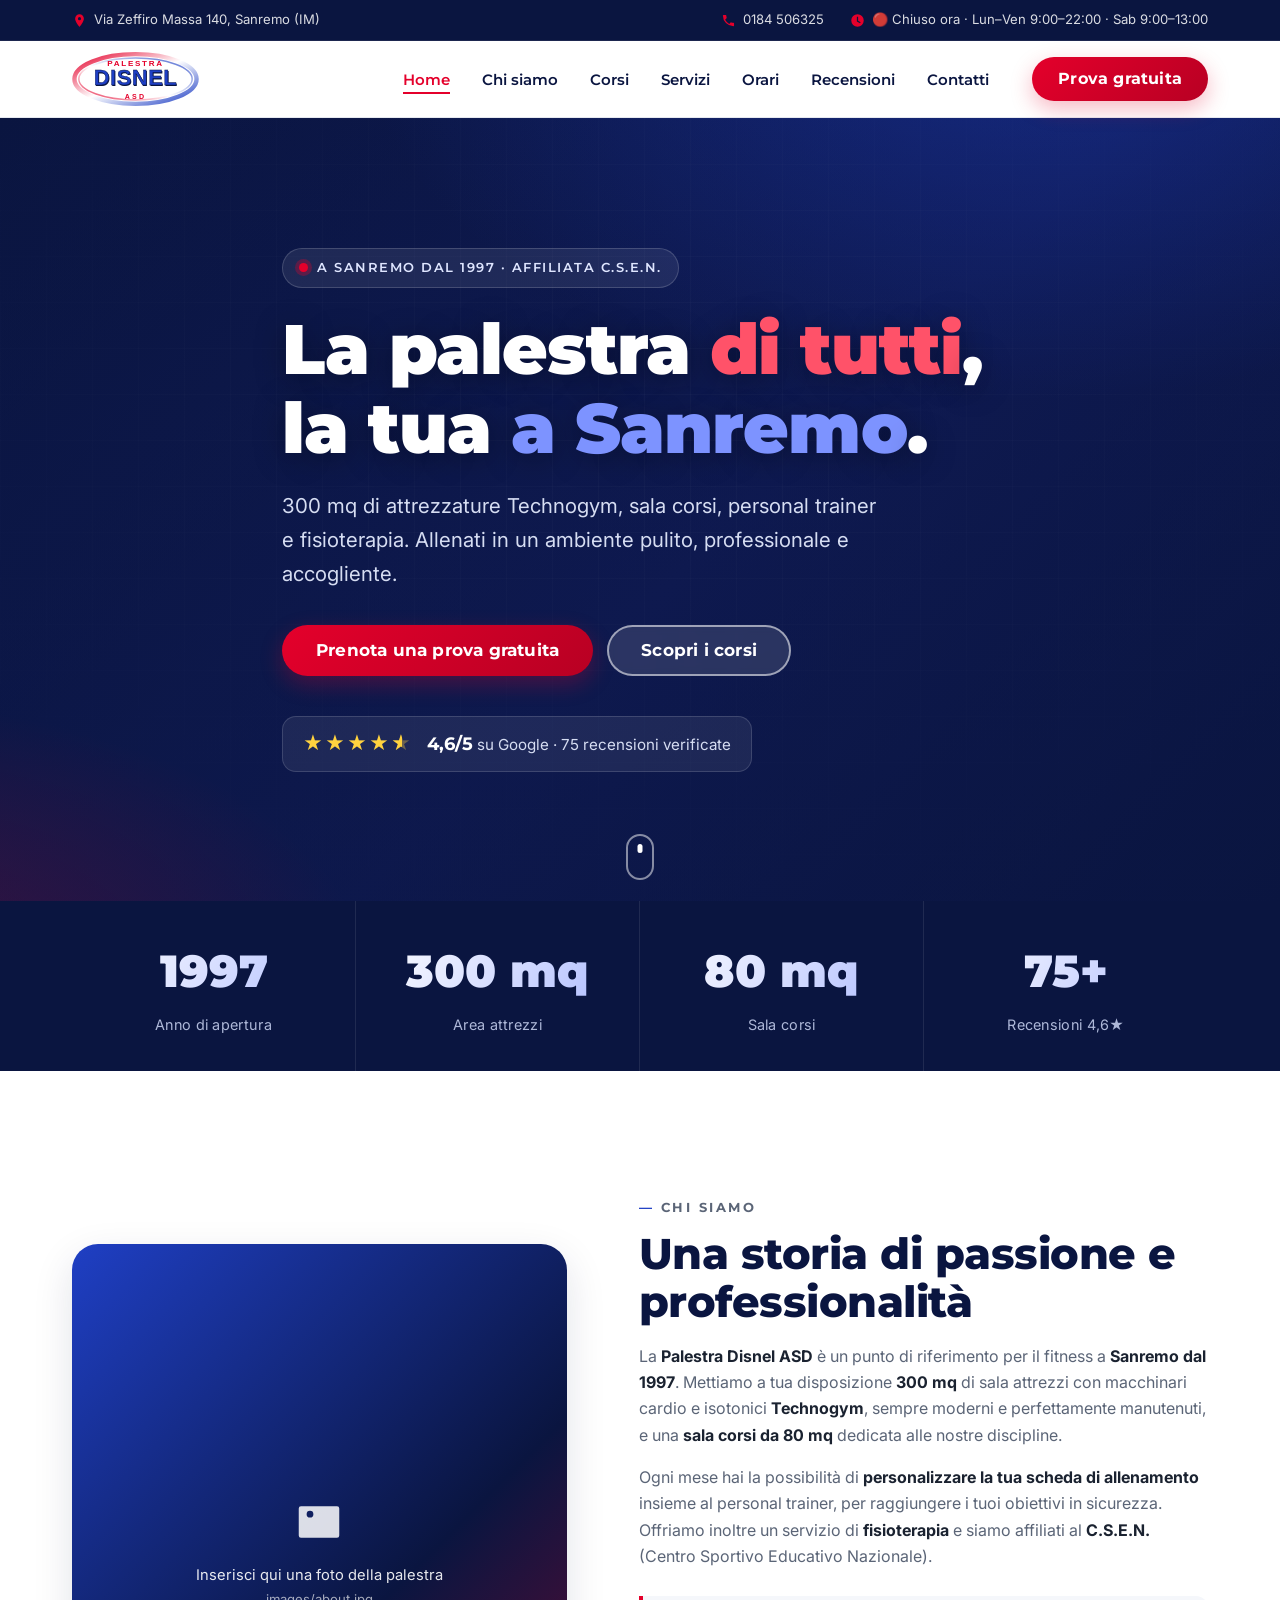
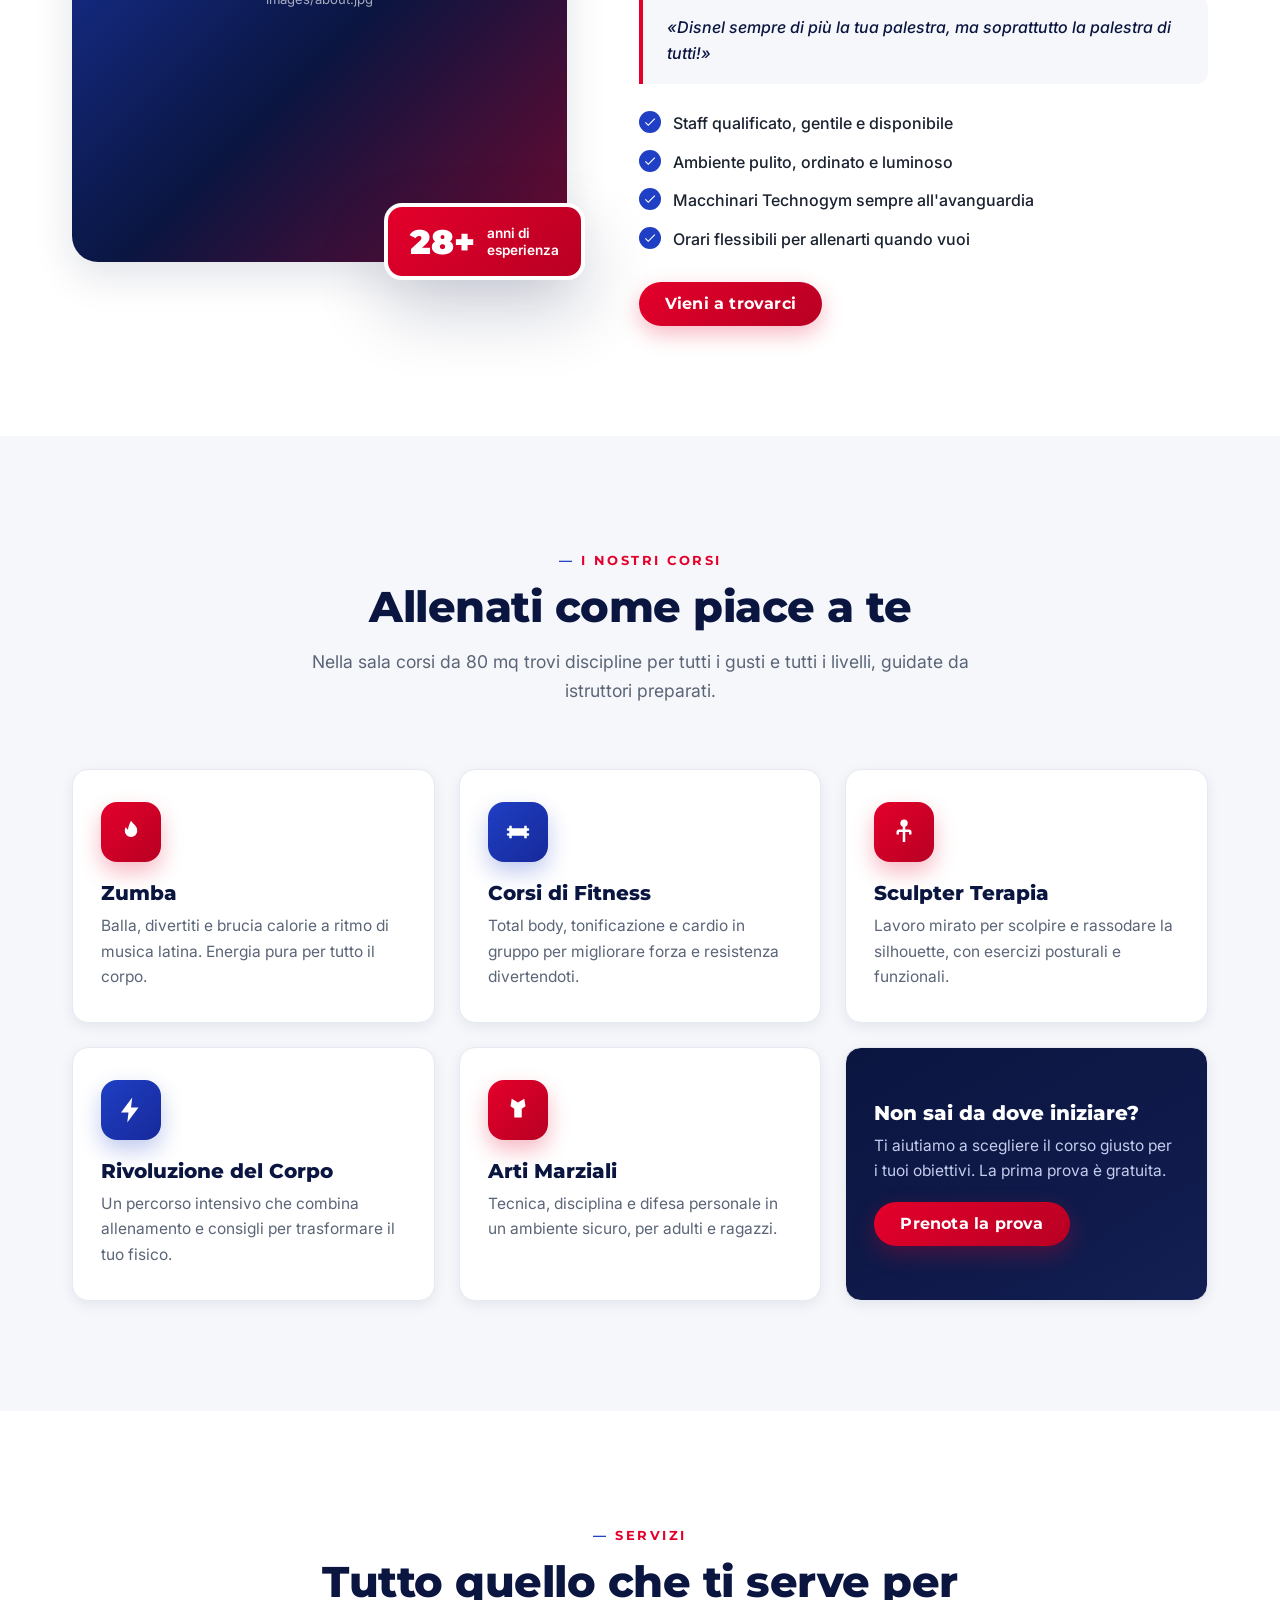
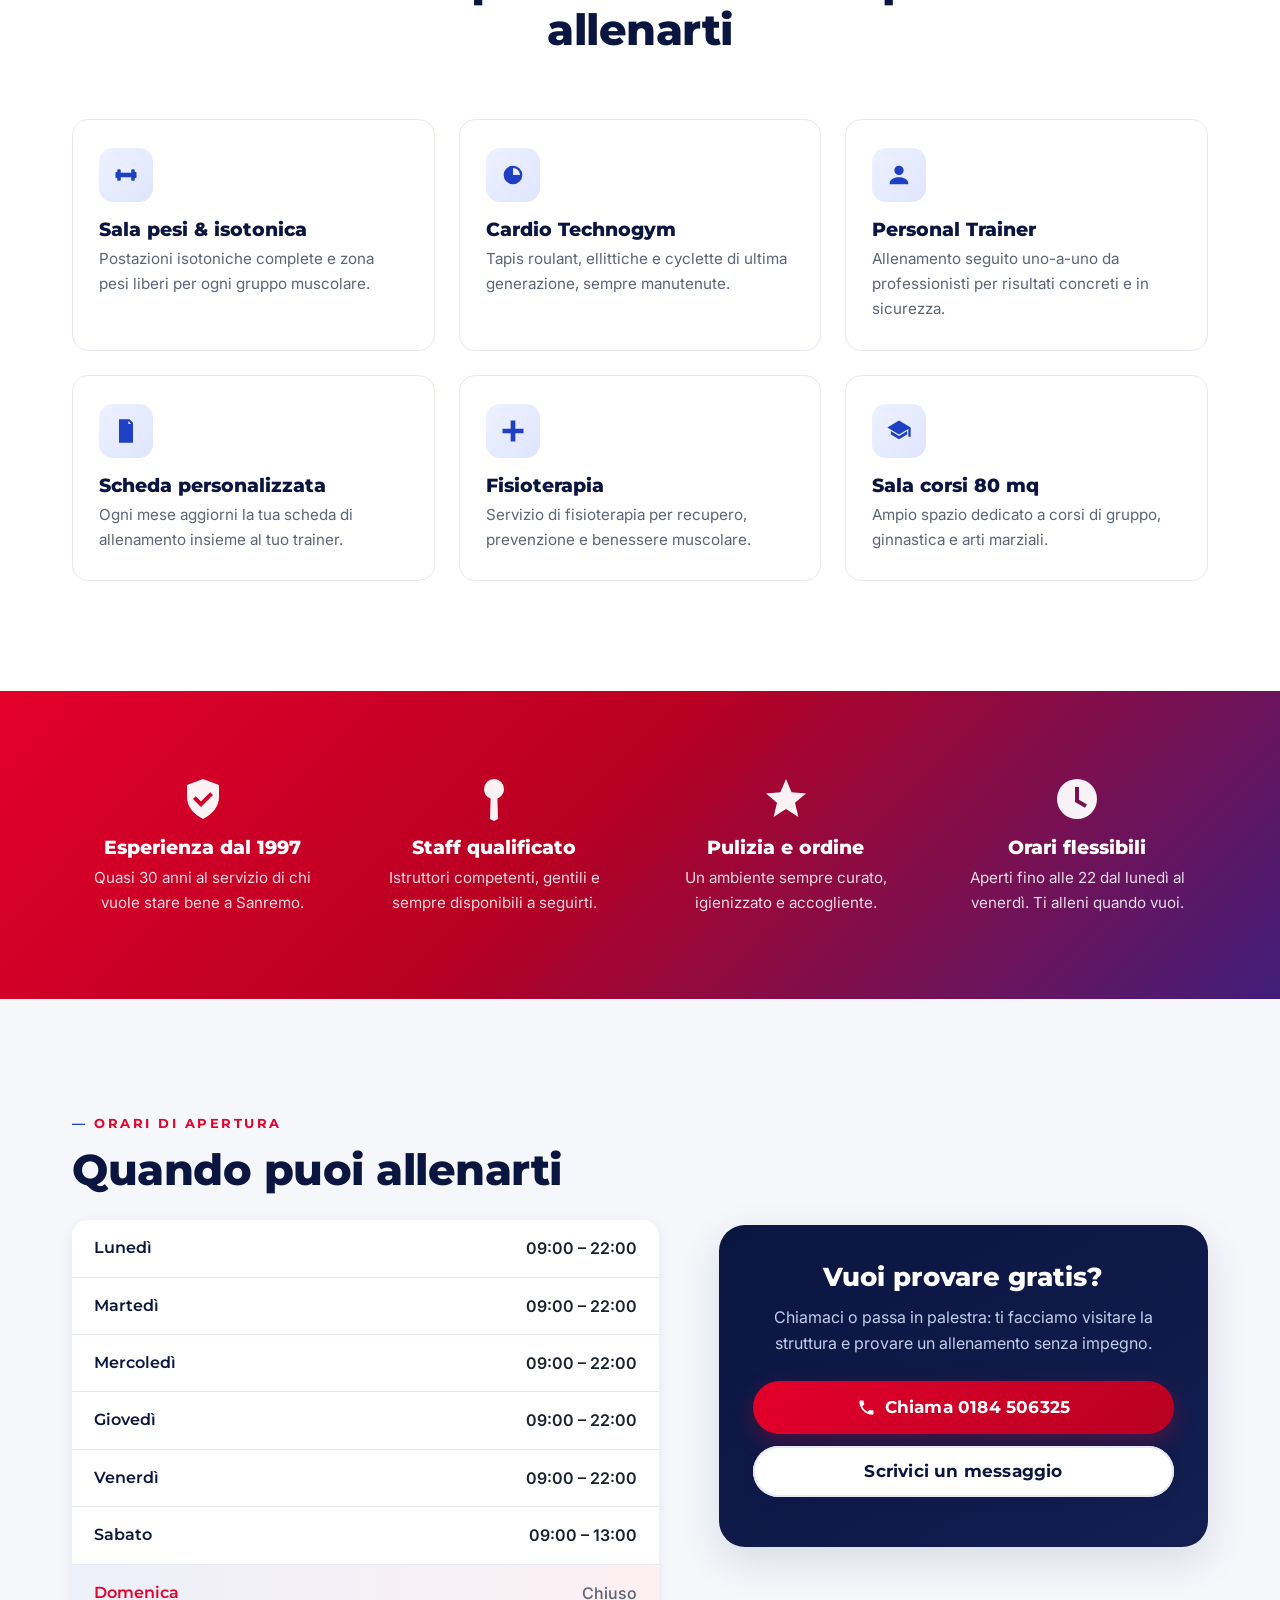
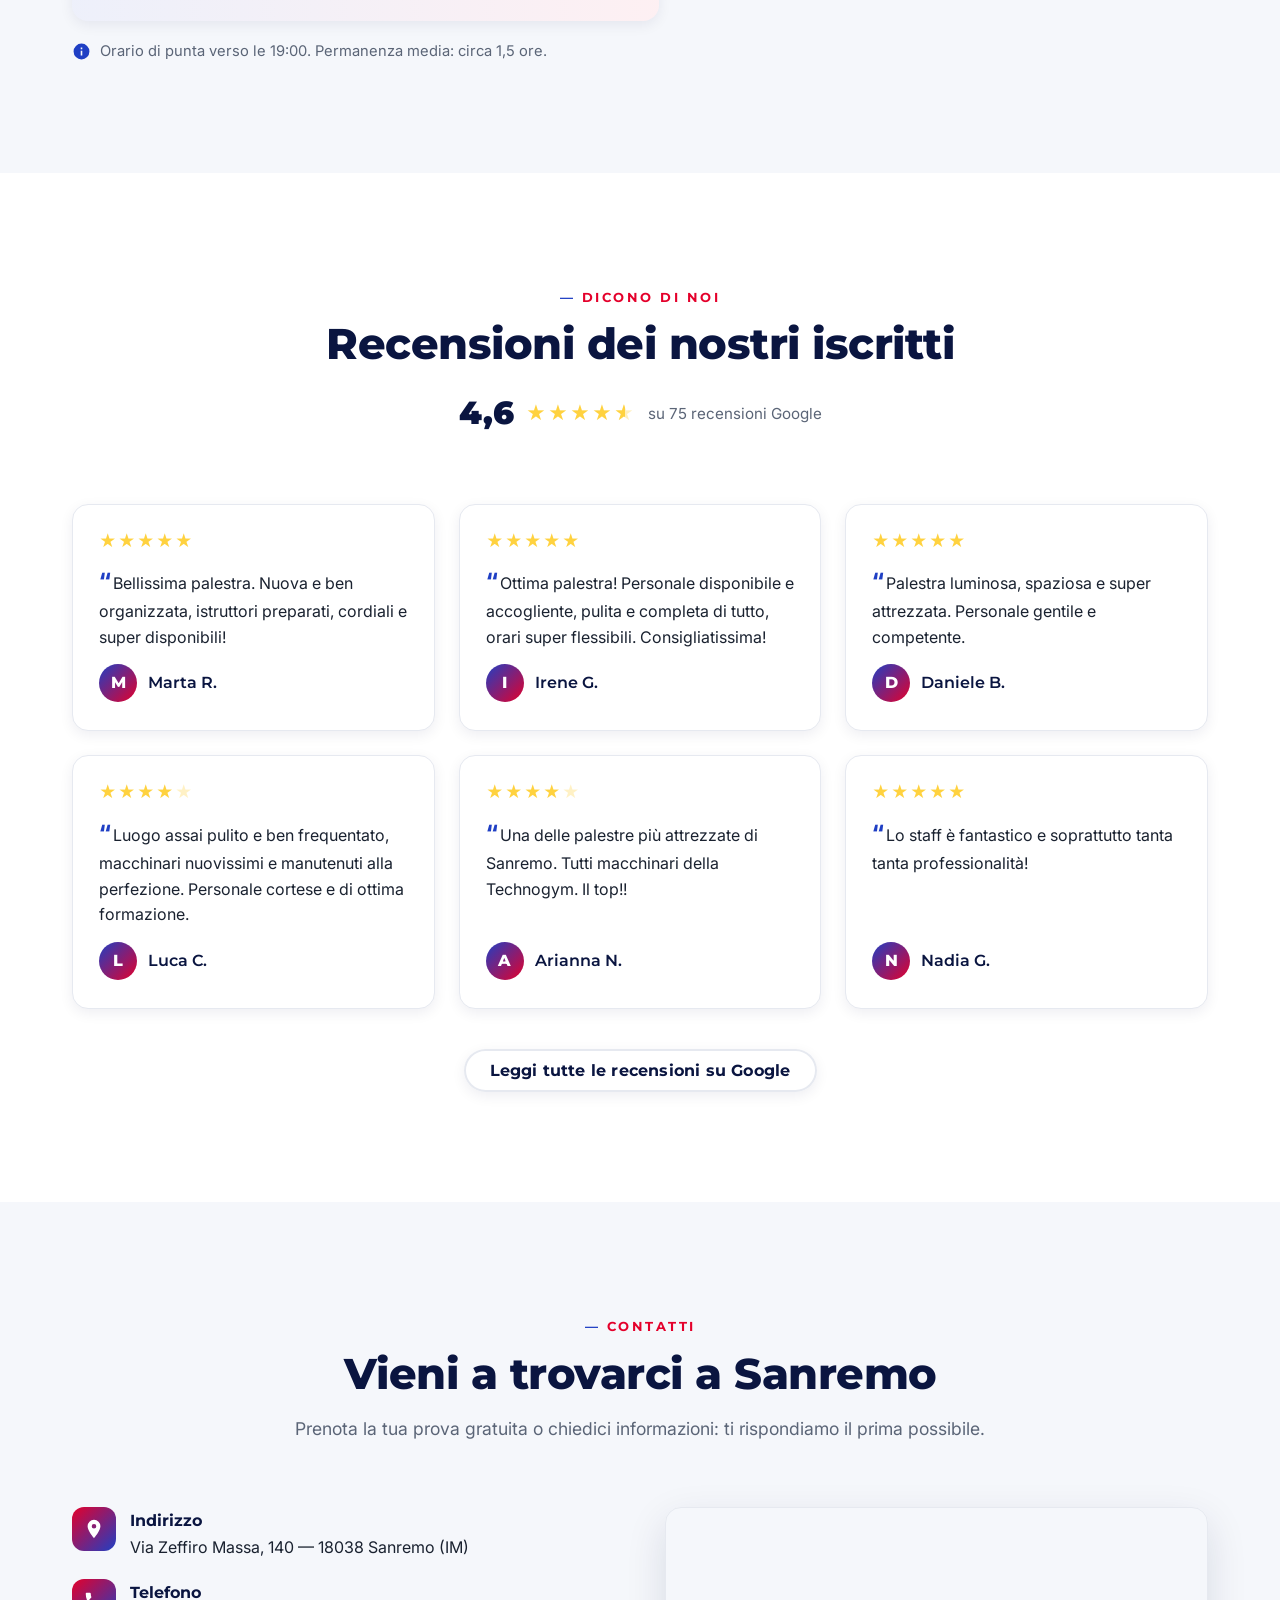
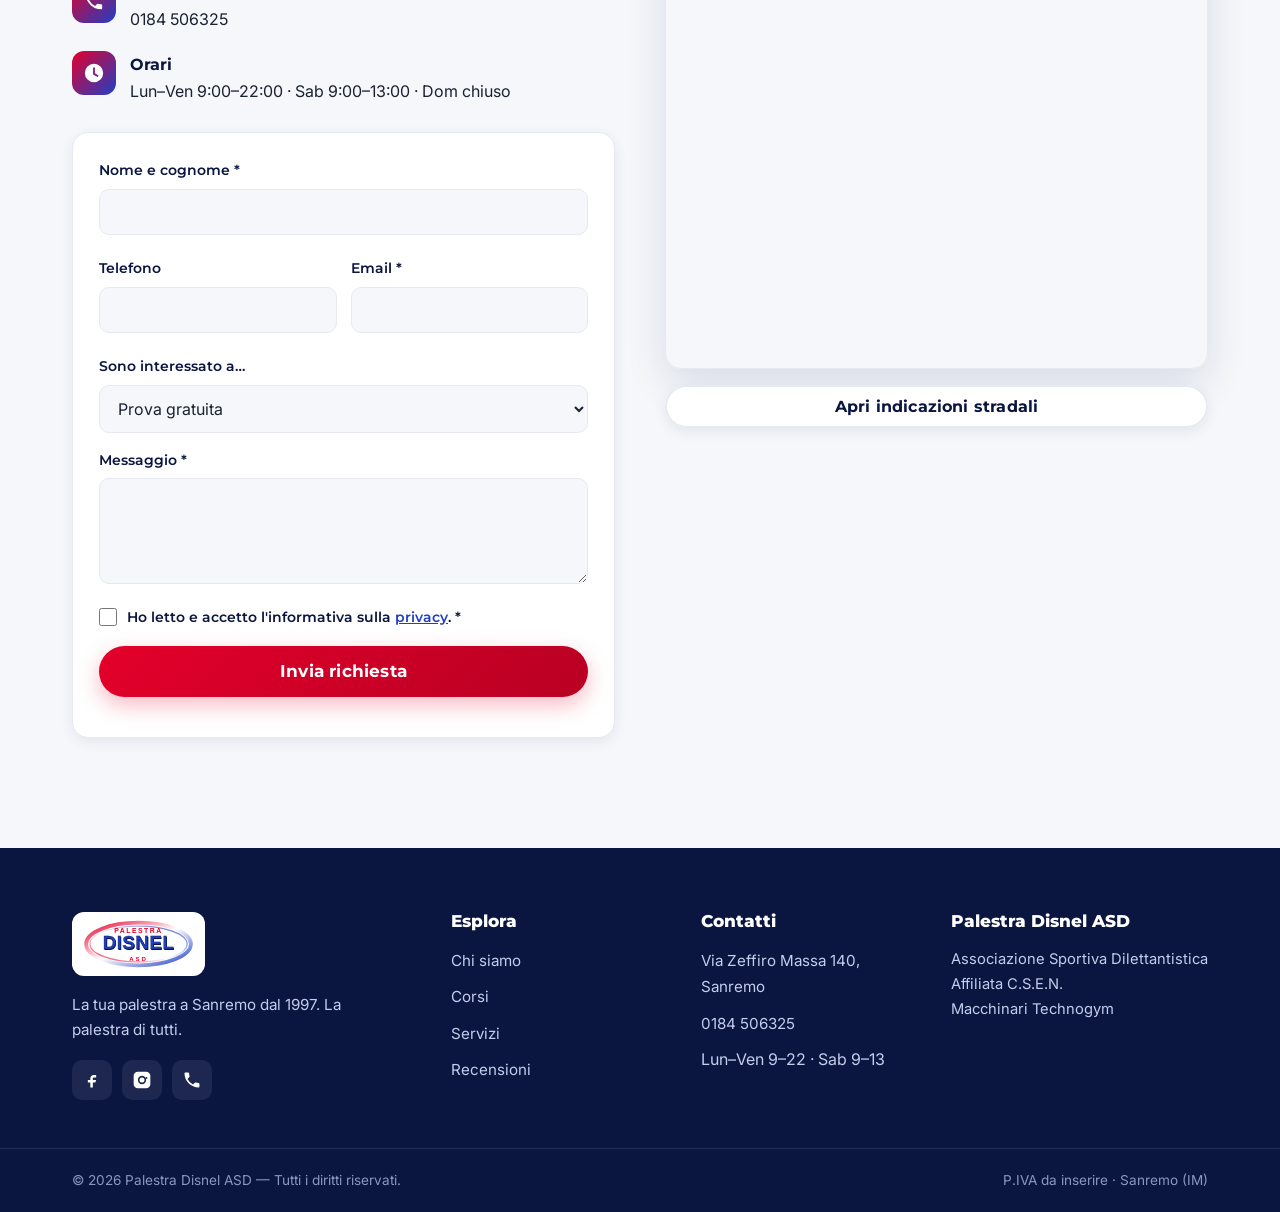
==== index.html @ f9b8618c "Sito web Palestra Disnel ASD: landing responsive completa - Single-page responsive (HTML/CSS/JS, nes" ====
<!DOCTYPE html>
<html lang="it" class="no-js">
<head>
  <meta charset="UTF-8" />
  <meta name="viewport" content="width=device-width, initial-scale=1.0" />
  <meta name="theme-color" content="#0a1540" />
  <script>document.documentElement.className = document.documentElement.className.replace("no-js", "js");</script>

  <title>Palestra Disnel ASD — Palestra a Sanremo dal 1997 | Technogym, Corsi, Personal Trainer</title>
  <meta name="description" content="Palestra Disnel ASD a Sanremo: 300 mq di attrezzature Technogym, sala corsi da 80 mq, personal trainer, fisioterapia e corsi (Zumba, Fitness, Arti Marziali). Aperti dal 1997. Vieni a provare!" />
  <meta name="keywords" content="palestra Sanremo, Palestra Disnel, Technogym Sanremo, personal trainer Sanremo, corsi fitness Sanremo, Zumba Sanremo, arti marziali Sanremo, fisioterapia Sanremo" />
  <meta name="author" content="Palestra Disnel ASD" />
  <link rel="canonical" href="https://www.palestradisnel.it/" />

  <!-- Open Graph / Social -->
  <meta property="og:type" content="website" />
  <meta property="og:locale" content="it_IT" />
  <meta property="og:site_name" content="Palestra Disnel ASD" />
  <meta property="og:title" content="Palestra Disnel ASD — La tua palestra a Sanremo dal 1997" />
  <meta property="og:description" content="300 mq di attrezzature Technogym, sala corsi, personal trainer e fisioterapia. La palestra di tutti, a Sanremo." />
  <meta property="og:image" content="images/logo.svg" />
  <meta name="twitter:card" content="summary_large_image" />

  <link rel="icon" type="image/svg+xml" href="favicon.svg" />
  <link rel="apple-touch-icon" href="favicon.svg" />

  <!-- Fonts -->
  <link rel="preconnect" href="https://fonts.googleapis.com" />
  <link rel="preconnect" href="https://fonts.gstatic.com" crossorigin />
  <link href="https://fonts.googleapis.com/css2?family=Inter:wght@400;500;600;700&family=Montserrat:wght@600;700;800;900&display=swap" rel="stylesheet" />

  <link rel="stylesheet" href="css/style.css" />

  <!-- Dati strutturati per Google (ricerca locale / Maps) -->
  <script type="application/ld+json">
  {
    "@context": "https://schema.org",
    "@type": "HealthClub",
    "name": "Palestra Disnel ASD",
    "image": "https://www.palestradisnel.it/images/logo.svg",
    "description": "Palestra a Sanremo dal 1997: 300 mq di attrezzature Technogym, sala corsi da 80 mq, personal trainer, fisioterapia e corsi di fitness.",
    "@id": "https://www.palestradisnel.it/",
    "url": "https://www.palestradisnel.it/",
    "telephone": "+390184506325",
    "foundingDate": "1997",
    "priceRange": "€€",
    "currenciesAccepted": "EUR",
    "address": {
      "@type": "PostalAddress",
      "streetAddress": "Via Zeffiro Massa, 140",
      "addressLocality": "Sanremo",
      "postalCode": "18038",
      "addressRegion": "IM",
      "addressCountry": "IT"
    },
    "geo": {
      "@type": "GeoCoordinates",
      "latitude": "43.8159",
      "longitude": "7.7760"
    },
    "openingHoursSpecification": [
      {
        "@type": "OpeningHoursSpecification",
        "dayOfWeek": ["Monday", "Tuesday", "Wednesday", "Thursday", "Friday"],
        "opens": "09:00",
        "closes": "22:00"
      },
      {
        "@type": "OpeningHoursSpecification",
        "dayOfWeek": "Saturday",
        "opens": "09:00",
        "closes": "13:00"
      }
    ],
    "aggregateRating": {
      "@type": "AggregateRating",
      "ratingValue": "4.6",
      "reviewCount": "75",
      "bestRating": "5"
    }
  }
  </script>
</head>

<body>
  <a class="skip-link" href="#main">Salta al contenuto</a>

  <!-- ===== TOP BAR ===== -->
  <div class="topbar">
    <div class="container topbar__inner">
      <a class="topbar__item" href="https://maps.google.com/?q=Via+Zeffiro+Massa+140+Sanremo" target="_blank" rel="noopener">
        <svg class="ico" viewBox="0 0 24 24" aria-hidden="true"><path d="M12 2a7 7 0 0 0-7 7c0 5 7 13 7 13s7-8 7-13a7 7 0 0 0-7-7Zm0 9.5A2.5 2.5 0 1 1 12 6.5a2.5 2.5 0 0 1 0 5Z"/></svg>
        Via Zeffiro Massa 140, Sanremo (IM)
      </a>
      <a class="topbar__item" href="tel:+390184506325">
        <svg class="ico" viewBox="0 0 24 24" aria-hidden="true"><path d="M6.6 10.8a15.4 15.4 0 0 0 6.6 6.6l2.2-2.2c.3-.3.7-.4 1-.2 1.1.4 2.3.6 3.5.6.6 0 1 .5 1 1V20c0 .6-.4 1-1 1A17 17 0 0 1 3 4c0-.6.5-1 1-1h3.5c.6 0 1 .4 1 1 0 1.2.2 2.4.6 3.5.1.4 0 .8-.3 1l-2.2 2.3Z"/></svg>
        0184 506325
      </a>
      <span class="topbar__item topbar__hours">
        <svg class="ico" viewBox="0 0 24 24" aria-hidden="true"><path d="M12 2a10 10 0 1 0 0 20 10 10 0 0 0 0-20Zm1 10.4 4 2.3-1 1.7-5-2.9V6h2v6.4Z"/></svg>
        <span id="open-status">Lun–Ven 9:00–22:00 · Sab 9:00–13:00</span>
      </span>
    </div>
  </div>

  <!-- ===== HEADER ===== -->
  <header class="header" id="header">
    <div class="container header__inner">
      <a class="brand" href="#hero" aria-label="Palestra Disnel ASD — Home">
        <img src="images/logo.svg" alt="Logo Palestra Disnel ASD" class="brand__logo" width="170" height="75" />
      </a>

      <nav class="nav" id="nav" aria-label="Navigazione principale">
        <ul class="nav__list">
          <li><a class="nav__link" href="#hero">Home</a></li>
          <li><a class="nav__link" href="#about">Chi siamo</a></li>
          <li><a class="nav__link" href="#corsi">Corsi</a></li>
          <li><a class="nav__link" href="#servizi">Servizi</a></li>
          <li><a class="nav__link" href="#orari">Orari</a></li>
          <li><a class="nav__link" href="#recensioni">Recensioni</a></li>
          <li><a class="nav__link" href="#contatti">Contatti</a></li>
        </ul>
        <a class="btn btn--primary nav__cta" href="#contatti">Prova gratuita</a>
      </nav>

      <button class="nav-toggle" id="nav-toggle" aria-label="Apri il menu" aria-expanded="false" aria-controls="nav">
        <span></span><span></span><span></span>
      </button>
    </div>
  </header>

  <main id="main">

    <!-- ===== HERO ===== -->
    <section class="hero" id="hero">
      <div class="hero__bg" aria-hidden="true"></div>
      <div class="hero__overlay" aria-hidden="true"></div>
      <div class="container hero__content">
        <p class="hero__eyebrow">
          <span class="dot"></span> A Sanremo dal 1997 · Affiliata C.S.E.N.
        </p>
        <h1 class="hero__title">
          La palestra <span class="text-red">di tutti</span>,<br />
          la tua <span class="text-blue">a Sanremo</span>.
        </h1>
        <p class="hero__subtitle">
          300 mq di attrezzature Technogym, sala corsi, personal trainer e fisioterapia.
          Allenati in un ambiente pulito, professionale e accogliente.
        </p>
        <div class="hero__actions">
          <a class="btn btn--primary btn--lg" href="#contatti">Prenota una prova gratuita</a>
          <a class="btn btn--ghost btn--lg" href="#corsi">Scopri i corsi</a>
        </div>

        <div class="hero__rating" aria-label="Valutazione media 4,6 su 5 su Google">
          <div class="stars" aria-hidden="true">★★★★<span class="stars__half">★</span></div>
          <div class="hero__rating-text">
            <strong>4,6/5</strong> su Google · <span>75 recensioni verificate</span>
          </div>
        </div>
      </div>
      <a class="hero__scroll" href="#stats" aria-label="Scorri verso il basso">
        <span></span>
      </a>
    </section>

    <!-- ===== STATS BAR ===== -->
    <section class="stats" id="stats" aria-label="Numeri della palestra">
      <div class="container stats__grid">
        <div class="stat reveal">
          <div class="stat__num"><span data-count="1997" data-suffix="">1997</span></div>
          <div class="stat__label">Anno di apertura</div>
        </div>
        <div class="stat reveal">
          <div class="stat__num"><span data-count="300" data-suffix=" mq">0</span></div>
          <div class="stat__label">Area attrezzi</div>
        </div>
        <div class="stat reveal">
          <div class="stat__num"><span data-count="80" data-suffix=" mq">0</span></div>
          <div class="stat__label">Sala corsi</div>
        </div>
        <div class="stat reveal">
          <div class="stat__num"><span data-count="75" data-suffix="+">0</span></div>
          <div class="stat__label">Recensioni 4,6★</div>
        </div>
      </div>
    </section>

    <!-- ===== ABOUT ===== -->
    <section class="section about" id="about">
      <div class="container about__grid">
        <div class="about__media reveal">
          <div class="media media--tall">
            <img src="images/about.jpg" alt="Interno della Palestra Disnel a Sanremo" loading="lazy" onerror="this.style.display='none'" />
            <div class="media__placeholder">
              <svg viewBox="0 0 24 24" aria-hidden="true"><path d="M4 5h16a1 1 0 0 1 1 1v12a1 1 0 0 1-1 1H4a1 1 0 0 1-1-1V6a1 1 0 0 1 1-1Zm1 11 4-5 3 4 2-2 4 5H5Zm3-6a1.5 1.5 0 1 0 0-3 1.5 1.5 0 0 0 0 3Z"/></svg>
              <span>Inserisci qui una foto della palestra<br /><em>images/about.jpg</em></span>
            </div>
          </div>
          <div class="about__badge">
            <span class="about__badge-num">28+</span>
            <span class="about__badge-text">anni di<br />esperienza</span>
          </div>
        </div>

        <div class="about__text reveal">
          <p class="eyebrow">Chi siamo</p>
          <h2 class="section__title">Una storia di passione e professionalità</h2>
          <p>
            La <strong>Palestra Disnel ASD</strong> è un punto di riferimento per il fitness a
            <strong>Sanremo dal 1997</strong>. Mettiamo a tua disposizione <strong>300 mq</strong>
            di sala attrezzi con macchinari cardio e isotonici <strong>Technogym</strong>, sempre
            moderni e perfettamente manutenuti, e una <strong>sala corsi da 80 mq</strong> dedicata
            alle nostre discipline.
          </p>
          <p>
            Ogni mese hai la possibilità di <strong>personalizzare la tua scheda di allenamento</strong>
            insieme al personal trainer, per raggiungere i tuoi obiettivi in sicurezza. Offriamo
            inoltre un servizio di <strong>fisioterapia</strong> e siamo affiliati al
            <strong>C.S.E.N.</strong> (Centro Sportivo Educativo Nazionale).
          </p>

          <blockquote class="quote">
            «Disnel sempre di più la tua palestra, ma soprattutto la palestra di tutti!»
          </blockquote>

          <ul class="checklist">
            <li>Staff qualificato, gentile e disponibile</li>
            <li>Ambiente pulito, ordinato e luminoso</li>
            <li>Macchinari Technogym sempre all'avanguardia</li>
            <li>Orari flessibili per allenarti quando vuoi</li>
          </ul>

          <a class="btn btn--primary" href="#contatti">Vieni a trovarci</a>
        </div>
      </div>
    </section>

    <!-- ===== CORSI ===== -->
    <section class="section section--alt corsi" id="corsi">
      <div class="container">
        <div class="section__head reveal">
          <p class="eyebrow">I nostri corsi</p>
          <h2 class="section__title">Allenati come piace a te</h2>
          <p class="section__lead">
            Nella sala corsi da 80 mq trovi discipline per tutti i gusti e tutti i livelli,
            guidate da istruttori preparati.
          </p>
        </div>

        <div class="cards corsi__grid">
          <article class="card reveal">
            <div class="card__icon card__icon--red">
              <svg viewBox="0 0 24 24" aria-hidden="true"><path d="M12 3c2 3 5 4 5 8a5 5 0 0 1-10 0c0-1.2.4-2.2 1-3 .2 1 .8 1.7 1.6 2C9.8 7.8 10.7 5.4 12 3Z"/></svg>
            </div>
            <h3 class="card__title">Zumba</h3>
            <p>Balla, divertiti e brucia calorie a ritmo di musica latina. Energia pura per tutto il corpo.</p>
          </article>

          <article class="card reveal">
            <div class="card__icon card__icon--blue">
              <svg viewBox="0 0 24 24" aria-hidden="true"><path d="M20 9h-1V7h-2v2H7V7H5v2H4a1 1 0 0 0 0 2h1v2H4a1 1 0 0 0 0 2h1v2h2v-2h10v2h2v-2h1a1 1 0 0 0 0-2h-1v-2h1a1 1 0 0 0 0-2Z"/></svg>
            </div>
            <h3 class="card__title">Corsi di Fitness</h3>
            <p>Total body, tonificazione e cardio in gruppo per migliorare forza e resistenza divertendoti.</p>
          </article>

          <article class="card reveal">
            <div class="card__icon card__icon--red">
              <svg viewBox="0 0 24 24" aria-hidden="true"><path d="M12 2a3 3 0 0 1 3 3c0 1.3-.8 2.4-2 2.8V10h3a2 2 0 0 1 2 2v2h-2v-2h-3v8h-2v-8H8v2H6v-2a2 2 0 0 1 2-2h3V7.8A3 3 0 0 1 12 2Z"/></svg>
            </div>
            <h3 class="card__title">Sculpter Terapia</h3>
            <p>Lavoro mirato per scolpire e rassodare la silhouette, con esercizi posturali e funzionali.</p>
          </article>

          <article class="card reveal">
            <div class="card__icon card__icon--blue">
              <svg viewBox="0 0 24 24" aria-hidden="true"><path d="M13 2 4 14h6l-1 8 9-12h-6l1-8Z"/></svg>
            </div>
            <h3 class="card__title">Rivoluzione del Corpo</h3>
            <p>Un percorso intensivo che combina allenamento e consigli per trasformare il tuo fisico.</p>
          </article>

          <article class="card reveal">
            <div class="card__icon card__icon--red">
              <svg viewBox="0 0 24 24" aria-hidden="true"><path d="M7 3l5 3 5-3 1 6-3 2v7H9v-7L6 9l1-6Z"/></svg>
            </div>
            <h3 class="card__title">Arti Marziali</h3>
            <p>Tecnica, disciplina e difesa personale in un ambiente sicuro, per adulti e ragazzi.</p>
          </article>

          <article class="card card--cta reveal">
            <h3 class="card__title">Non sai da dove iniziare?</h3>
            <p>Ti aiutiamo a scegliere il corso giusto per i tuoi obiettivi. La prima prova è gratuita.</p>
            <a class="btn btn--primary" href="#contatti">Prenota la prova</a>
          </article>
        </div>
      </div>
    </section>

    <!-- ===== SERVIZI ===== -->
    <section class="section servizi" id="servizi">
      <div class="container">
        <div class="section__head reveal">
          <p class="eyebrow">Servizi</p>
          <h2 class="section__title">Tutto quello che ti serve per allenarti</h2>
        </div>

        <div class="cards servizi__grid">
          <article class="feature reveal">
            <div class="feature__icon">
              <svg viewBox="0 0 24 24" aria-hidden="true"><path d="M20.5 9.5h-1V8a1 1 0 0 0-1-1h-1a1 1 0 0 0-1 1v2H7.5V8a1 1 0 0 0-1-1h-1a1 1 0 0 0-1 1v1.5h-1a.5.5 0 0 0-.5.5v4a.5.5 0 0 0 .5.5h1V16a1 1 0 0 0 1 1h1a1 1 0 0 0 1-1v-2h9v2a1 1 0 0 0 1 1h1a1 1 0 0 0 1-1v-1.5h1a.5.5 0 0 0 .5-.5v-4a.5.5 0 0 0-.5-.5Z"/></svg>
            </div>
            <h3>Sala pesi & isotonica</h3>
            <p>Postazioni isotoniche complete e zona pesi liberi per ogni gruppo muscolare.</p>
          </article>

          <article class="feature reveal">
            <div class="feature__icon">
              <svg viewBox="0 0 24 24" aria-hidden="true"><path d="M12 4a8 8 0 1 0 0 16 8 8 0 0 0 0-16Zm0 2a6 6 0 0 1 6 6h-6V6Z"/></svg>
            </div>
            <h3>Cardio Technogym</h3>
            <p>Tapis roulant, ellittiche e cyclette di ultima generazione, sempre manutenute.</p>
          </article>

          <article class="feature reveal">
            <div class="feature__icon">
              <svg viewBox="0 0 24 24" aria-hidden="true"><path d="M12 12a4 4 0 1 0 0-8 4 4 0 0 0 0 8Zm0 2c-3.3 0-8 1.7-8 5v1h16v-1c0-3.3-4.7-5-8-5Z"/></svg>
            </div>
            <h3>Personal Trainer</h3>
            <p>Allenamento seguito uno-a-uno da professionisti per risultati concreti e in sicurezza.</p>
          </article>

          <article class="feature reveal">
            <div class="feature__icon">
              <svg viewBox="0 0 24 24" aria-hidden="true"><path d="M6 2h9l3 3v17H6V2Zm8 1.5V6h2.5L14 3.5ZM8 11h8v2H8v-2Zm0 4h8v2H8v-2Z"/></svg>
            </div>
            <h3>Scheda personalizzata</h3>
            <p>Ogni mese aggiorni la tua scheda di allenamento insieme al tuo trainer.</p>
          </article>

          <article class="feature reveal">
            <div class="feature__icon">
              <svg viewBox="0 0 24 24" aria-hidden="true"><path d="M10 3h4v7h7v4h-7v7h-4v-7H3v-4h7V3Z"/></svg>
            </div>
            <h3>Fisioterapia</h3>
            <p>Servizio di fisioterapia per recupero, prevenzione e benessere muscolare.</p>
          </article>

          <article class="feature reveal">
            <div class="feature__icon">
              <svg viewBox="0 0 24 24" aria-hidden="true"><path d="M12 3 2 9l10 6 8-4.8V17h2V9L12 3Zm0 13.2L5 12v3l7 4 7-4v-3l-7 4.2Z"/></svg>
            </div>
            <h3>Sala corsi 80 mq</h3>
            <p>Ampio spazio dedicato a corsi di gruppo, ginnastica e arti marziali.</p>
          </article>
        </div>
      </div>
    </section>

    <!-- ===== WHY US (banner) ===== -->
    <section class="why" aria-label="Perché scegliere Palestra Disnel">
      <div class="container why__grid">
        <div class="why__item reveal">
          <svg class="why__ico" viewBox="0 0 24 24" aria-hidden="true"><path d="M12 2 4 5v6c0 5 3.4 8.6 8 11 4.6-2.4 8-6 8-11V5l-8-3Zm-1 14-4-4 1.4-1.4L11 13.2l4.6-4.6L17 10l-6 6Z"/></svg>
          <h3>Esperienza dal 1997</h3>
          <p>Quasi 30 anni al servizio di chi vuole stare bene a Sanremo.</p>
        </div>
        <div class="why__item reveal">
          <svg class="why__ico" viewBox="0 0 24 24" aria-hidden="true"><path d="M12 2a5 5 0 0 1 5 5c0 2.2-1.4 4-3.3 4.7l.3 10.3-2 1-2-1 .3-10.3A5 5 0 0 1 7 7a5 5 0 0 1 5-5Z"/></svg>
          <h3>Staff qualificato</h3>
          <p>Istruttori competenti, gentili e sempre disponibili a seguirti.</p>
        </div>
        <div class="why__item reveal">
          <svg class="why__ico" viewBox="0 0 24 24" aria-hidden="true"><path d="M12 2 9.2 8.6 2 9.2l5.5 4.7L5.8 21 12 17l6.2 4-1.7-7.1L22 9.2l-7.2-.6L12 2Z"/></svg>
          <h3>Pulizia e ordine</h3>
          <p>Un ambiente sempre curato, igienizzato e accogliente.</p>
        </div>
        <div class="why__item reveal">
          <svg class="why__ico" viewBox="0 0 24 24" aria-hidden="true"><path d="M12 2a10 10 0 1 0 0 20 10 10 0 0 0 0-20Zm1 10.4 4 2.3-1 1.7-5-2.9V6h2v6.4Z"/></svg>
          <h3>Orari flessibili</h3>
          <p>Aperti fino alle 22 dal lunedì al venerdì. Ti alleni quando vuoi.</p>
        </div>
      </div>
    </section>

    <!-- ===== ORARI ===== -->
    <section class="section section--alt orari" id="orari">
      <div class="container orari__grid">
        <div class="orari__info reveal">
          <p class="eyebrow">Orari di apertura</p>
          <h2 class="section__title">Quando puoi allenarti</h2>
          <table class="hours" aria-label="Orari di apertura">
            <tbody>
              <tr data-day="1"><th scope="row">Lunedì</th><td>09:00 – 22:00</td></tr>
              <tr data-day="2"><th scope="row">Martedì</th><td>09:00 – 22:00</td></tr>
              <tr data-day="3"><th scope="row">Mercoledì</th><td>09:00 – 22:00</td></tr>
              <tr data-day="4"><th scope="row">Giovedì</th><td>09:00 – 22:00</td></tr>
              <tr data-day="5"><th scope="row">Venerdì</th><td>09:00 – 22:00</td></tr>
              <tr data-day="6"><th scope="row">Sabato</th><td>09:00 – 13:00</td></tr>
              <tr data-day="0"><th scope="row">Domenica</th><td class="closed">Chiuso</td></tr>
            </tbody>
          </table>
          <p class="orari__note">
            <svg class="ico" viewBox="0 0 24 24" aria-hidden="true"><path d="M12 2a10 10 0 1 0 0 20 10 10 0 0 0 0-20Zm1 15h-2v-6h2v6Zm0-8h-2V7h2v2Z"/></svg>
            Orario di punta verso le 19:00. Permanenza media: circa 1,5 ore.
          </p>
        </div>

        <div class="orari__cta reveal">
          <h3>Vuoi provare gratis?</h3>
          <p>Chiamaci o passa in palestra: ti facciamo visitare la struttura e provare un allenamento senza impegno.</p>
          <a class="btn btn--primary btn--lg btn--block" href="tel:+390184506325">
            <svg class="ico" viewBox="0 0 24 24" aria-hidden="true"><path d="M6.6 10.8a15.4 15.4 0 0 0 6.6 6.6l2.2-2.2c.3-.3.7-.4 1-.2 1.1.4 2.3.6 3.5.6.6 0 1 .5 1 1V20c0 .6-.4 1-1 1A17 17 0 0 1 3 4c0-.6.5-1 1-1h3.5c.6 0 1 .4 1 1 0 1.2.2 2.4.6 3.5.1.4 0 .8-.3 1l-2.2 2.3Z"/></svg>
            Chiama 0184 506325
          </a>
          <a class="btn btn--ghost-dark btn--lg btn--block" href="#contatti">Scrivici un messaggio</a>
        </div>
      </div>
    </section>

    <!-- ===== RECENSIONI ===== -->
    <section class="section recensioni" id="recensioni">
      <div class="container">
        <div class="section__head reveal">
          <p class="eyebrow">Dicono di noi</p>
          <h2 class="section__title">Recensioni dei nostri iscritti</h2>
          <div class="google-rating">
            <span class="google-rating__score">4,6</span>
            <span class="stars" aria-hidden="true">★★★★<span class="stars__half">★</span></span>
            <span class="google-rating__count">su 75 recensioni Google</span>
          </div>
        </div>

        <div class="cards reviews__grid">
          <figure class="review reveal">
            <div class="stars" aria-label="5 su 5">★★★★★</div>
            <blockquote>Bellissima palestra. Nuova e ben organizzata, istruttori preparati, cordiali e super disponibili!</blockquote>
            <figcaption><span class="avatar">M</span> Marta R.</figcaption>
          </figure>
          <figure class="review reveal">
            <div class="stars" aria-label="5 su 5">★★★★★</div>
            <blockquote>Ottima palestra! Personale disponibile e accogliente, pulita e completa di tutto, orari super flessibili. Consigliatissima!</blockquote>
            <figcaption><span class="avatar">I</span> Irene G.</figcaption>
          </figure>
          <figure class="review reveal">
            <div class="stars" aria-label="5 su 5">★★★★★</div>
            <blockquote>Palestra luminosa, spaziosa e super attrezzata. Personale gentile e competente.</blockquote>
            <figcaption><span class="avatar">D</span> Daniele B.</figcaption>
          </figure>
          <figure class="review reveal">
            <div class="stars" aria-label="4 su 5">★★★★<span class="stars__dim">★</span></div>
            <blockquote>Luogo assai pulito e ben frequentato, macchinari nuovissimi e manutenuti alla perfezione. Personale cortese e di ottima formazione.</blockquote>
            <figcaption><span class="avatar">L</span> Luca C.</figcaption>
          </figure>
          <figure class="review reveal">
            <div class="stars" aria-label="4 su 5">★★★★<span class="stars__dim">★</span></div>
            <blockquote>Una delle palestre più attrezzate di Sanremo. Tutti macchinari della Technogym. Il top!!</blockquote>
            <figcaption><span class="avatar">A</span> Arianna N.</figcaption>
          </figure>
          <figure class="review reveal">
            <div class="stars" aria-label="5 su 5">★★★★★</div>
            <blockquote>Lo staff è fantastico e soprattutto tanta tanta professionalità!</blockquote>
            <figcaption><span class="avatar">N</span> Nadia G.</figcaption>
          </figure>
        </div>

        <div class="reviews__action reveal">
          <a class="btn btn--ghost-dark" href="https://www.google.com/maps/search/Palestra+Disnel+Sanremo" target="_blank" rel="noopener">Leggi tutte le recensioni su Google</a>
        </div>
      </div>
    </section>

    <!-- ===== CONTATTI ===== -->
    <section class="section section--alt contatti" id="contatti">
      <div class="container">
        <div class="section__head reveal">
          <p class="eyebrow">Contatti</p>
          <h2 class="section__title">Vieni a trovarci a Sanremo</h2>
          <p class="section__lead">Prenota la tua prova gratuita o chiedici informazioni: ti rispondiamo il prima possibile.</p>
        </div>

        <div class="contatti__grid">
          <!-- Info + form -->
          <div class="contatti__col reveal">
            <ul class="contact-list">
              <li>
                <span class="contact-list__ico"><svg viewBox="0 0 24 24" aria-hidden="true"><path d="M12 2a7 7 0 0 0-7 7c0 5 7 13 7 13s7-8 7-13a7 7 0 0 0-7-7Zm0 9.5A2.5 2.5 0 1 1 12 6.5a2.5 2.5 0 0 1 0 5Z"/></svg></span>
                <span><strong>Indirizzo</strong><br />Via Zeffiro Massa, 140 — 18038 Sanremo (IM)</span>
              </li>
              <li>
                <span class="contact-list__ico"><svg viewBox="0 0 24 24" aria-hidden="true"><path d="M6.6 10.8a15.4 15.4 0 0 0 6.6 6.6l2.2-2.2c.3-.3.7-.4 1-.2 1.1.4 2.3.6 3.5.6.6 0 1 .5 1 1V20c0 .6-.4 1-1 1A17 17 0 0 1 3 4c0-.6.5-1 1-1h3.5c.6 0 1 .4 1 1 0 1.2.2 2.4.6 3.5.1.4 0 .8-.3 1l-2.2 2.3Z"/></svg></span>
                <span><strong>Telefono</strong><br /><a href="tel:+390184506325">0184 506325</a></span>
              </li>
              <li>
                <span class="contact-list__ico"><svg viewBox="0 0 24 24" aria-hidden="true"><path d="M12 2a10 10 0 1 0 0 20 10 10 0 0 0 0-20Zm1 10.4 4 2.3-1 1.7-5-2.9V6h2v6.4Z"/></svg></span>
                <span><strong>Orari</strong><br />Lun–Ven 9:00–22:00 · Sab 9:00–13:00 · Dom chiuso</span>
              </li>
            </ul>

            <form class="form" id="contact-form" novalidate>
              <p class="form__row">
                <label for="cf-name">Nome e cognome *</label>
                <input type="text" id="cf-name" name="name" required autocomplete="name" />
                <span class="form__error" data-for="cf-name"></span>
              </p>
              <div class="form__grid">
                <p class="form__row">
                  <label for="cf-phone">Telefono</label>
                  <input type="tel" id="cf-phone" name="phone" autocomplete="tel" inputmode="tel" />
                </p>
                <p class="form__row">
                  <label for="cf-email">Email *</label>
                  <input type="email" id="cf-email" name="email" required autocomplete="email" inputmode="email" />
                  <span class="form__error" data-for="cf-email"></span>
                </p>
              </div>
              <p class="form__row">
                <label for="cf-subject">Sono interessato a…</label>
                <select id="cf-subject" name="subject">
                  <option value="Prova gratuita">Prova gratuita</option>
                  <option value="Abbonamenti e prezzi">Abbonamenti e prezzi</option>
                  <option value="Corsi (Zumba, Fitness, Arti Marziali…)">Corsi (Zumba, Fitness, Arti Marziali…)</option>
                  <option value="Personal trainer">Personal trainer</option>
                  <option value="Fisioterapia">Fisioterapia</option>
                  <option value="Altro">Altro</option>
                </select>
              </p>
              <p class="form__row">
                <label for="cf-message">Messaggio *</label>
                <textarea id="cf-message" name="message" rows="4" required></textarea>
                <span class="form__error" data-for="cf-message"></span>
              </p>
              <p class="form__row form__row--check">
                <label class="checkbox">
                  <input type="checkbox" id="cf-privacy" name="privacy" required />
                  <span>Ho letto e accetto l'informativa sulla <a href="#" aria-label="Privacy policy">privacy</a>. *</span>
                </label>
              </p>
              <button type="submit" class="btn btn--primary btn--lg btn--block">Invia richiesta</button>
              <p class="form__status" id="form-status" role="status" aria-live="polite"></p>
            </form>
          </div>

          <!-- Map -->
          <div class="contatti__col reveal">
            <div class="map">
              <iframe
                title="Mappa Palestra Disnel — Via Zeffiro Massa 140, Sanremo"
                src="https://maps.google.com/maps?q=Via%20Zeffiro%20Massa%20140%20Sanremo%20IM&t=&z=15&ie=UTF8&iwloc=&output=embed"
                width="100%" height="100%" style="border:0;" loading="lazy"
                referrerpolicy="no-referrer-when-downgrade" allowfullscreen></iframe>
            </div>
            <a class="btn btn--ghost-dark btn--block map__btn" href="https://maps.google.com/?q=Via+Zeffiro+Massa+140+Sanremo" target="_blank" rel="noopener">Apri indicazioni stradali</a>
          </div>
        </div>
      </div>
    </section>
  </main>

  <!-- ===== FOOTER ===== -->
  <footer class="footer">
    <div class="container footer__grid">
      <div class="footer__brand">
        <img src="images/logo.svg" alt="Palestra Disnel ASD" class="footer__logo" width="180" height="80" />
        <p>La tua palestra a Sanremo dal 1997. La palestra di tutti.</p>
        <div class="social">
          <a href="#" aria-label="Facebook" class="social__link"><svg viewBox="0 0 24 24" aria-hidden="true"><path d="M14 9h3V6h-3c-2.2 0-4 1.8-4 4v2H7v3h3v6h3v-6h3l1-3h-4v-2c0-.6.4-1 1-1Z"/></svg></a>
          <a href="#" aria-label="Instagram" class="social__link"><svg viewBox="0 0 24 24" aria-hidden="true"><path d="M7 2h10a5 5 0 0 1 5 5v10a5 5 0 0 1-5 5H7a5 5 0 0 1-5-5V7a5 5 0 0 1 5-5Zm5 5a5 5 0 1 0 0 10 5 5 0 0 0 0-10Zm0 2a3 3 0 1 1 0 6 3 3 0 0 1 0-6Zm5.5-.5a1 1 0 1 0 0 2 1 1 0 0 0 0-2Z"/></svg></a>
          <a href="tel:+390184506325" aria-label="Telefono" class="social__link"><svg viewBox="0 0 24 24" aria-hidden="true"><path d="M6.6 10.8a15.4 15.4 0 0 0 6.6 6.6l2.2-2.2c.3-.3.7-.4 1-.2 1.1.4 2.3.6 3.5.6.6 0 1 .5 1 1V20c0 .6-.4 1-1 1A17 17 0 0 1 3 4c0-.6.5-1 1-1h3.5c.6 0 1 .4 1 1 0 1.2.2 2.4.6 3.5.1.4 0 .8-.3 1l-2.2 2.3Z"/></svg></a>
        </div>
      </div>

      <div class="footer__col">
        <h4>Esplora</h4>
        <ul>
          <li><a href="#about">Chi siamo</a></li>
          <li><a href="#corsi">Corsi</a></li>
          <li><a href="#servizi">Servizi</a></li>
          <li><a href="#recensioni">Recensioni</a></li>
        </ul>
      </div>

      <div class="footer__col">
        <h4>Contatti</h4>
        <ul>
          <li><a href="https://maps.google.com/?q=Via+Zeffiro+Massa+140+Sanremo" target="_blank" rel="noopener">Via Zeffiro Massa 140, Sanremo</a></li>
          <li><a href="tel:+390184506325">0184 506325</a></li>
          <li>Lun–Ven 9–22 · Sab 9–13</li>
        </ul>
      </div>

      <div class="footer__col">
        <h4>Palestra Disnel ASD</h4>
        <p class="footer__small">Associazione Sportiva Dilettantistica<br />Affiliata C.S.E.N.<br />Macchinari Technogym</p>
      </div>
    </div>

    <div class="footer__bar">
      <div class="container footer__bar-inner">
        <p>© <span id="year">2026</span> Palestra Disnel ASD — Tutti i diritti riservati.</p>
        <p class="footer__credit">P.IVA da inserire · Sanremo (IM)</p>
      </div>
    </div>
  </footer>

  <a href="#hero" class="to-top" id="to-top" aria-label="Torna su">
    <svg viewBox="0 0 24 24" aria-hidden="true"><path d="M12 8l-6 6 1.4 1.4L12 10.8l4.6 4.6L18 14z"/></svg>
  </a>

  <script src="js/main.js" defer></script>
</body>
</html>
---- css/style.css ----
/* =====================================================================
   PALESTRA DISNEL ASD — Stylesheet
   Colori brand: Rosso #e4002b · Blu #1f3fc4 · Navy #0a1540 · Bianco
   ===================================================================== */

:root {
  --red: #e4002b;
  --red-dark: #b80023;
  --blue: #1f3fc4;
  --blue-dark: #16299a;
  --navy: #0a1540;
  --navy-soft: #131e52;
  --ink: #1a2230;
  --muted: #5b6577;
  --line: #e6e9f0;
  --bg: #ffffff;
  --bg-alt: #f5f7fb;
  --bg-dark: #0a1540;
  --white: #ffffff;
  --gold: #ffd23f;

  --radius: 16px;
  --radius-sm: 10px;
  --radius-lg: 26px;
  --shadow-sm: 0 4px 14px rgba(10, 21, 64, .07);
  --shadow: 0 14px 40px rgba(10, 21, 64, .12);
  --shadow-lg: 0 30px 70px rgba(10, 21, 64, .20);
  --container: 1180px;
  --header-h: 76px;

  --ff-head: "Montserrat", system-ui, -apple-system, "Segoe UI", Roboto, Arial, sans-serif;
  --ff-body: "Inter", system-ui, -apple-system, "Segoe UI", Roboto, Arial, sans-serif;

  --ease: cubic-bezier(.22, .61, .36, 1);
}

/* ---------- Reset ---------- */
*, *::before, *::after { box-sizing: border-box; }
* { margin: 0; }
html { scroll-behavior: smooth; -webkit-text-size-adjust: 100%; }
body {
  font-family: var(--ff-body);
  color: var(--ink);
  background: var(--bg);
  line-height: 1.65;
  font-size: 16px;
  overflow-x: hidden;
  -webkit-font-smoothing: antialiased;
}
img, svg, iframe { display: block; max-width: 100%; }
a { color: inherit; text-decoration: none; }
ul { list-style: none; padding: 0; }
button { font-family: inherit; cursor: pointer; border: 0; background: none; }
h1, h2, h3, h4 { font-family: var(--ff-head); line-height: 1.12; color: var(--navy); font-weight: 800; }
:focus-visible { outline: 3px solid var(--blue); outline-offset: 2px; border-radius: 4px; }

.container { width: 100%; max-width: var(--container); margin-inline: auto; padding-inline: 22px; }

.skip-link {
  position: absolute; left: 12px; top: -60px; z-index: 1000;
  background: var(--navy); color: #fff; padding: 10px 16px; border-radius: 8px;
  transition: top .2s var(--ease);
}
.skip-link:focus { top: 12px; }

.text-red { color: var(--red); }
.text-blue { color: var(--blue); }

/* ---------- Buttons ---------- */
.btn {
  --btn-bg: var(--red);
  display: inline-flex; align-items: center; justify-content: center; gap: 9px;
  font-family: var(--ff-head); font-weight: 700; font-size: .98rem;
  letter-spacing: .2px; line-height: 1;
  padding: 14px 26px; border-radius: 999px;
  background: var(--btn-bg); color: #fff;
  transition: transform .18s var(--ease), box-shadow .18s var(--ease), background .18s var(--ease);
  box-shadow: 0 8px 22px rgba(228, 0, 43, .28);
  white-space: nowrap;
}
.btn .ico { width: 19px; height: 19px; fill: currentColor; }
.btn:hover { transform: translateY(-2px); box-shadow: 0 14px 30px rgba(228, 0, 43, .38); }
.btn:active { transform: translateY(0); }

.btn--primary { background: linear-gradient(135deg, var(--red) 0%, var(--red-dark) 100%); }
.btn--lg { padding: 17px 34px; font-size: 1.05rem; }
.btn--block { width: 100%; }

.btn--ghost {
  background: rgba(255, 255, 255, .12); color: #fff;
  box-shadow: inset 0 0 0 2px rgba(255, 255, 255, .55); backdrop-filter: blur(4px);
}
.btn--ghost:hover { background: rgba(255, 255, 255, .22); box-shadow: inset 0 0 0 2px #fff; }

.btn--ghost-dark {
  background: #fff; color: var(--navy);
  box-shadow: inset 0 0 0 2px var(--line), var(--shadow-sm);
}
.btn--ghost-dark:hover { box-shadow: inset 0 0 0 2px var(--blue); color: var(--blue); }

/* ---------- Topbar ---------- */
.topbar {
  background: var(--navy); color: rgba(255, 255, 255, .85);
  font-size: .82rem; border-bottom: 1px solid rgba(255, 255, 255, .08);
}
.topbar__inner { display: flex; gap: 26px; align-items: center; height: 40px; justify-content: flex-end; }
.topbar__item { display: inline-flex; align-items: center; gap: 7px; color: inherit; transition: color .2s; }
.topbar__item:hover { color: #fff; }
.topbar .ico { width: 15px; height: 15px; fill: var(--red); }
.topbar__item:first-child { margin-right: auto; }

/* ---------- Header ---------- */
.header {
  position: sticky; top: 0; z-index: 100;
  background: rgba(255, 255, 255, .92); backdrop-filter: blur(10px);
  border-bottom: 1px solid var(--line);
  transition: box-shadow .3s var(--ease), background .3s;
}
.header.is-scrolled { box-shadow: var(--shadow-sm); background: rgba(255, 255, 255, .98); }
.header__inner { display: flex; align-items: center; justify-content: space-between; min-height: var(--header-h); gap: 18px; }
.brand__logo { height: 56px; width: auto; }
.nav { display: flex; align-items: center; gap: 30px; }
.nav__list { display: flex; align-items: center; gap: 6px; }
.nav__link {
  font-family: var(--ff-head); font-weight: 600; font-size: .95rem; color: var(--navy);
  padding: 9px 13px; border-radius: 8px; position: relative; transition: color .2s;
}
.nav__link::after {
  content: ""; position: absolute; left: 13px; right: 13px; bottom: 4px; height: 2px;
  background: var(--red); transform: scaleX(0); transform-origin: left; transition: transform .25s var(--ease);
}
.nav__link:hover, .nav__link.is-active { color: var(--red); }
.nav__link:hover::after, .nav__link.is-active::after { transform: scaleX(1); }

.nav-toggle { display: none; width: 44px; height: 44px; flex-direction: column; gap: 5px; align-items: center; justify-content: center; }
.nav-toggle span { width: 26px; height: 3px; background: var(--navy); border-radius: 3px; transition: transform .3s var(--ease), opacity .2s; }
.nav-toggle[aria-expanded="true"] span:nth-child(1) { transform: translateY(8px) rotate(45deg); }
.nav-toggle[aria-expanded="true"] span:nth-child(2) { opacity: 0; }
.nav-toggle[aria-expanded="true"] span:nth-child(3) { transform: translateY(-8px) rotate(-45deg); }

/* ---------- Hero ---------- */
.hero {
  position: relative; min-height: calc(100vh - var(--header-h) - 40px);
  display: flex; align-items: center; overflow: hidden;
  padding: 80px 0;
}
.hero__bg {
  position: absolute; inset: 0; z-index: 0;
  background:
    radial-gradient(1100px 600px at 80% -10%, rgba(31, 63, 196, .55), transparent 60%),
    radial-gradient(900px 500px at -10% 110%, rgba(228, 0, 43, .5), transparent 55%),
    linear-gradient(135deg, #0a1540 0%, #111c5a 55%, #0a1540 100%);
}
/* Per usare una foto: aggiungi images/hero.jpg e decommenta sotto */
/* .hero__bg { background-image: url("../images/hero.jpg"); background-size: cover; background-position: center; } */
.hero__bg::before {
  content: ""; position: absolute; inset: 0;
  background-image:
    linear-gradient(rgba(255, 255, 255, .04) 1px, transparent 1px),
    linear-gradient(90deg, rgba(255, 255, 255, .04) 1px, transparent 1px);
  background-size: 46px 46px; mask-image: radial-gradient(70% 70% at 50% 40%, #000, transparent);
}
.hero__overlay { position: absolute; inset: 0; z-index: 1; background: linear-gradient(180deg, rgba(10, 21, 64, .25), rgba(10, 21, 64, .55)); }
.hero__content { position: relative; z-index: 2; color: #fff; max-width: 760px; }
.hero__eyebrow {
  display: inline-flex; align-items: center; gap: 9px;
  font-family: var(--ff-head); font-weight: 600; font-size: .82rem; letter-spacing: 1.5px; text-transform: uppercase;
  color: #dfe6ff; background: rgba(255, 255, 255, .08); padding: 8px 16px; border-radius: 999px;
  border: 1px solid rgba(255, 255, 255, .16); margin-bottom: 22px;
}
.hero__eyebrow .dot { width: 9px; height: 9px; border-radius: 50%; background: var(--red); box-shadow: 0 0 0 4px rgba(228, 0, 43, .3); }
.hero__title {
  font-size: clamp(2.4rem, 6vw, 4.4rem); font-weight: 900; color: #fff; letter-spacing: -1px;
  text-shadow: 0 4px 30px rgba(0, 0, 0, .35);
}
.hero__title .text-red { color: #ff5269; }
.hero__title .text-blue { color: #7d93ff; }
.hero__subtitle { font-size: clamp(1.05rem, 2.2vw, 1.28rem); color: #d6ddf2; margin-top: 22px; max-width: 600px; }
.hero__actions { display: flex; flex-wrap: wrap; gap: 14px; margin-top: 34px; }

.hero__rating { display: inline-flex; align-items: center; gap: 14px; margin-top: 40px; background: rgba(255, 255, 255, .07); border: 1px solid rgba(255, 255, 255, .14); padding: 12px 20px; border-radius: 14px; }
.hero__rating-text { font-size: .95rem; color: #d6ddf2; }
.hero__rating-text strong { color: #fff; font-size: 1.15rem; font-family: var(--ff-head); }
.stars { color: var(--gold); font-size: 1.2rem; letter-spacing: 2px; line-height: 1; }
.stars__half { position: relative; display: inline-block; color: rgba(255, 210, 63, .35); }
.stars__half::before { content: "★"; position: absolute; left: 0; top: 0; width: 50%; overflow: hidden; color: var(--gold); }
.stars__dim { color: rgba(255, 210, 63, .3); }

.hero__scroll { position: absolute; left: 50%; bottom: 22px; transform: translateX(-50%); z-index: 3; width: 28px; height: 46px; border: 2px solid rgba(255, 255, 255, .5); border-radius: 16px; }
.hero__scroll span { position: absolute; left: 50%; top: 8px; transform: translateX(-50%); width: 5px; height: 9px; border-radius: 3px; background: #fff; animation: scrollDot 1.6s infinite; }
@keyframes scrollDot { 0% { opacity: 0; top: 8px; } 40% { opacity: 1; } 80% { opacity: 0; top: 26px; } 100% { opacity: 0; } }

/* ---------- Stats ---------- */
.stats { background: var(--navy); position: relative; z-index: 4; margin-top: -1px; }
.stats__grid { display: grid; grid-template-columns: repeat(4, 1fr); }
.stat { padding: 34px 16px; text-align: center; color: #fff; border-right: 1px solid rgba(255, 255, 255, .09); }
.stat:last-child { border-right: 0; }
.stat__num { font-family: var(--ff-head); font-weight: 900; font-size: clamp(2rem, 4vw, 2.8rem); background: linear-gradient(120deg, #fff, #aebcff); -webkit-background-clip: text; background-clip: text; -webkit-text-fill-color: transparent; }
.stat__label { color: #aeb8d8; font-size: .9rem; margin-top: 4px; letter-spacing: .3px; }

/* ---------- Sections ---------- */
.section { padding: clamp(64px, 9vw, 110px) 0; }
.section--alt { background: var(--bg-alt); }
.section--dark { background: var(--bg-dark); color: #fff; }
.section__head { max-width: 720px; margin: 0 auto clamp(40px, 6vw, 64px); text-align: center; }
.eyebrow {
  font-family: var(--ff-head); font-weight: 700; font-size: .8rem; letter-spacing: 2.5px; text-transform: uppercase;
  color: var(--red); display: inline-block; margin-bottom: 12px;
}
.eyebrow::before { content: "— "; color: var(--blue); }
.section__title { font-size: clamp(1.8rem, 4vw, 2.7rem); letter-spacing: -.5px; }
.section__lead { color: var(--muted); font-size: 1.1rem; margin-top: 16px; }

/* ---------- About ---------- */
.about__grid { display: grid; grid-template-columns: 1fr 1.15fr; gap: clamp(36px, 6vw, 72px); align-items: center; }
.about__media { position: relative; }
.media {
  position: relative; border-radius: var(--radius-lg); overflow: hidden; box-shadow: var(--shadow);
  background: linear-gradient(135deg, var(--blue) 0%, var(--navy) 60%, var(--red-dark) 130%);
  aspect-ratio: 4 / 3;
}
.media--tall { aspect-ratio: 4 / 5; }
.media img { width: 100%; height: 100%; object-fit: cover; position: relative; z-index: 2; }
.media__placeholder {
  position: absolute; inset: 0; z-index: 1; display: flex; flex-direction: column; align-items: center; justify-content: center;
  gap: 14px; color: rgba(255, 255, 255, .9); text-align: center; padding: 24px; font-size: .92rem;
}
.media__placeholder svg { width: 54px; height: 54px; fill: rgba(255, 255, 255, .85); }
.media__placeholder em { font-style: normal; opacity: .7; font-size: .82rem; }
.about__badge {
  position: absolute; right: -18px; bottom: -18px; z-index: 3;
  background: linear-gradient(135deg, var(--red), var(--red-dark)); color: #fff;
  border-radius: 18px; padding: 18px 22px; display: flex; align-items: center; gap: 12px;
  box-shadow: var(--shadow-lg); border: 4px solid #fff;
}
.about__badge-num { font-family: var(--ff-head); font-weight: 900; font-size: 2.1rem; line-height: 1; }
.about__badge-text { font-size: .85rem; line-height: 1.2; font-weight: 600; }

.about__text .section__title { text-align: left; }
.about__text p { color: var(--muted); margin-top: 16px; }
.about__text strong { color: var(--ink); }
.quote {
  margin: 26px 0; padding: 18px 24px; border-left: 4px solid var(--red);
  background: var(--bg-alt); border-radius: 0 12px 12px 0; font-style: italic; color: var(--navy); font-weight: 500;
}
.section--alt .quote { background: #fff; }
.checklist { display: grid; gap: 12px; margin: 24px 0 30px; }
.checklist li { position: relative; padding-left: 34px; color: var(--ink); font-weight: 500; }
.checklist li::before {
  content: ""; position: absolute; left: 0; top: 1px; width: 22px; height: 22px; border-radius: 50%;
  background: var(--blue) url("data:image/svg+xml,%3Csvg xmlns='http://www.w3.org/2000/svg' viewBox='0 0 24 24' fill='white'%3E%3Cpath d='M9 16.2 4.8 12l-1.4 1.4L9 19 21 7l-1.4-1.4z'/%3E%3C/svg%3E") center/14px no-repeat;
}

/* ---------- Cards grid (corsi) ---------- */
.cards { display: grid; gap: 24px; }
.corsi__grid { grid-template-columns: repeat(3, 1fr); }
.card {
  background: #fff; border: 1px solid var(--line); border-radius: var(--radius);
  padding: 32px 28px; box-shadow: var(--shadow-sm);
  transition: transform .25s var(--ease), box-shadow .25s var(--ease), border-color .25s;
  position: relative; overflow: hidden;
}
.card::before { content: ""; position: absolute; left: 0; top: 0; height: 4px; width: 100%; background: linear-gradient(90deg, var(--red), var(--blue)); transform: scaleX(0); transform-origin: left; transition: transform .3s var(--ease); }
.card:hover { transform: translateY(-6px); box-shadow: var(--shadow); border-color: transparent; }
.card:hover::before { transform: scaleX(1); }
.card__icon { width: 60px; height: 60px; border-radius: 16px; display: grid; place-items: center; margin-bottom: 20px; }
.card__icon svg { width: 30px; height: 30px; fill: #fff; }
.card__icon--red { background: linear-gradient(135deg, var(--red), var(--red-dark)); box-shadow: 0 10px 22px rgba(228, 0, 43, .28); }
.card__icon--blue { background: linear-gradient(135deg, var(--blue), var(--blue-dark)); box-shadow: 0 10px 22px rgba(31, 63, 196, .28); }
.card__title { font-size: 1.28rem; margin-bottom: 8px; }
.card p { color: var(--muted); font-size: .97rem; }
.card--cta { background: linear-gradient(150deg, var(--navy), var(--navy-soft)); color: #fff; display: flex; flex-direction: column; justify-content: center; align-items: flex-start; }
.card--cta .card__title { color: #fff; }
.card--cta p { color: #c4cdec; margin-bottom: 18px; }
.card--cta::before { display: none; }

/* ---------- Servizi (features) ---------- */
.servizi__grid { grid-template-columns: repeat(3, 1fr); }
.feature {
  background: #fff; border-radius: var(--radius); padding: 28px 26px; border: 1px solid var(--line);
  transition: transform .25s var(--ease), box-shadow .25s var(--ease);
  display: flex; flex-direction: column; gap: 6px;
}
.feature:hover { transform: translateY(-4px); box-shadow: var(--shadow); }
.feature__icon { width: 54px; height: 54px; border-radius: 14px; background: linear-gradient(135deg, #eef1ff, #dfe5ff); display: grid; place-items: center; margin-bottom: 12px; }
.feature__icon svg { width: 28px; height: 28px; fill: var(--blue); }
.feature h3 { font-size: 1.16rem; }
.feature p { color: var(--muted); font-size: .95rem; }

/* ---------- Why (banner) ---------- */
.why { background: linear-gradient(135deg, var(--red) 0%, var(--red-dark) 45%, var(--blue-dark) 120%); color: #fff; padding: clamp(54px, 7vw, 84px) 0; }
.why__grid { display: grid; grid-template-columns: repeat(4, 1fr); gap: 30px; }
.why__item { text-align: center; padding: 0 8px; }
.why__ico { width: 48px; height: 48px; fill: #fff; margin: 0 auto 14px; opacity: .95; }
.why__item h3 { color: #fff; font-size: 1.18rem; margin-bottom: 6px; }
.why__item p { color: rgba(255, 255, 255, .85); font-size: .95rem; }

/* ---------- Orari ---------- */
.orari__grid { display: grid; grid-template-columns: 1.2fr 1fr; gap: clamp(34px, 5vw, 60px); align-items: center; }
.orari__info .section__title { text-align: left; }
.hours { width: 100%; border-collapse: collapse; margin-top: 26px; background: #fff; border-radius: var(--radius); overflow: hidden; box-shadow: var(--shadow-sm); }
.hours th, .hours td { padding: 15px 22px; text-align: left; border-bottom: 1px solid var(--line); font-size: 1rem; }
.hours th { font-family: var(--ff-head); font-weight: 600; color: var(--navy); }
.hours td { text-align: right; color: var(--ink); font-weight: 600; }
.hours tr:last-child th, .hours tr:last-child td { border-bottom: 0; }
.hours tr.is-today { background: linear-gradient(90deg, rgba(31, 63, 196, .08), rgba(228, 0, 43, .06)); }
.hours tr.is-today th { color: var(--red); }
.hours td.closed { color: var(--muted); font-weight: 500; }
.orari__note { display: flex; align-items: center; gap: 9px; margin-top: 18px; color: var(--muted); font-size: .92rem; }
.orari__note .ico { width: 19px; height: 19px; fill: var(--blue); flex-shrink: 0; }

.orari__cta { background: linear-gradient(150deg, var(--navy), var(--navy-soft)); color: #fff; padding: 38px 34px; border-radius: var(--radius-lg); box-shadow: var(--shadow); text-align: center; }
.orari__cta h3 { color: #fff; font-size: 1.6rem; }
.orari__cta p { color: #c4cdec; margin: 12px 0 24px; }
.orari__cta .btn { margin-bottom: 12px; }

/* ---------- Recensioni ---------- */
.google-rating { display: inline-flex; align-items: center; gap: 12px; margin-top: 18px; flex-wrap: wrap; justify-content: center; }
.google-rating__score { font-family: var(--ff-head); font-weight: 900; font-size: 2rem; color: var(--navy); }
.google-rating__count { color: var(--muted); font-size: .95rem; }
.reviews__grid { grid-template-columns: repeat(3, 1fr); }
.review {
  background: #fff; border: 1px solid var(--line); border-radius: var(--radius); padding: 28px 26px;
  box-shadow: var(--shadow-sm); transition: transform .25s var(--ease), box-shadow .25s var(--ease);
  display: flex; flex-direction: column; gap: 14px;
}
.review:hover { transform: translateY(-4px); box-shadow: var(--shadow); }
.review .stars { font-size: 1.05rem; }
.review blockquote { color: var(--ink); font-size: 1rem; line-height: 1.6; flex: 1; }
.review blockquote::before { content: "“"; color: var(--blue); font-size: 1.4rem; font-weight: 800; margin-right: 2px; }
.review figcaption { display: flex; align-items: center; gap: 11px; font-family: var(--ff-head); font-weight: 600; color: var(--navy); }
.avatar { width: 38px; height: 38px; border-radius: 50%; background: linear-gradient(135deg, var(--blue), var(--red)); color: #fff; display: grid; place-items: center; font-weight: 800; font-size: 1rem; }
.reviews__action { text-align: center; margin-top: 40px; }

/* ---------- Contatti ---------- */
.contatti__grid { display: grid; grid-template-columns: 1fr 1fr; gap: clamp(30px, 5vw, 50px); }
.contact-list { display: grid; gap: 18px; margin-bottom: 28px; }
.contact-list li { display: flex; gap: 14px; align-items: flex-start; }
.contact-list__ico { width: 44px; height: 44px; flex-shrink: 0; border-radius: 12px; background: linear-gradient(135deg, var(--red), var(--blue)); display: grid; place-items: center; }
.contact-list__ico svg { width: 22px; height: 22px; fill: #fff; }
.contact-list strong { color: var(--navy); font-family: var(--ff-head); }
.contact-list a:hover { color: var(--red); }

/* Form */
.form { background: #fff; border: 1px solid var(--line); border-radius: var(--radius); padding: 26px; box-shadow: var(--shadow-sm); }
.form__row { margin-bottom: 16px; display: flex; flex-direction: column; gap: 6px; }
.form__grid { display: grid; grid-template-columns: 1fr 1fr; gap: 14px; }
.form label { font-family: var(--ff-head); font-weight: 600; font-size: .9rem; color: var(--navy); }
.form input, .form select, .form textarea {
  font-family: inherit; font-size: 1rem; padding: 12px 14px; border: 1.5px solid var(--line);
  border-radius: var(--radius-sm); background: var(--bg-alt); color: var(--ink); transition: border-color .2s, background .2s;
  width: 100%;
}
.form input:focus, .form select:focus, .form textarea:focus { outline: none; border-color: var(--blue); background: #fff; }
.form textarea { resize: vertical; min-height: 96px; }
.form input.is-invalid, .form textarea.is-invalid { border-color: var(--red); background: #fff5f6; }
.form__error { color: var(--red); font-size: .82rem; min-height: 0; }
.form__error:not(:empty) { min-height: 18px; }
.form__row--check { flex-direction: row; }
.checkbox { display: flex; align-items: flex-start; gap: 10px; font-weight: 500; font-size: .9rem; color: var(--muted); cursor: pointer; }
.checkbox input { width: 18px; height: 18px; margin-top: 2px; accent-color: var(--red); flex-shrink: 0; }
.checkbox a { color: var(--blue); text-decoration: underline; }
.form__status { margin-top: 14px; font-weight: 600; font-size: .95rem; text-align: center; }
.form__status.ok { color: #137a3a; }
.form__status.err { color: var(--red); }

.map { aspect-ratio: 4 / 3.4; border-radius: var(--radius); overflow: hidden; box-shadow: var(--shadow); border: 1px solid var(--line); }
.map iframe { width: 100%; height: 100%; }
.map__btn { margin-top: 16px; }

/* ---------- Footer ---------- */
.footer { background: var(--navy); color: #c4cdec; padding-top: 64px; }
.footer__grid { display: grid; grid-template-columns: 1.6fr 1fr 1fr 1.2fr; gap: 36px; padding-bottom: 48px; }
.footer__logo { height: 64px; width: auto; background: #fff; padding: 8px 12px; border-radius: 12px; }
.footer__brand p { margin-top: 16px; max-width: 280px; font-size: .95rem; }
.footer__col h4 { color: #fff; font-size: 1.05rem; margin-bottom: 16px; }
.footer__col ul { display: grid; gap: 10px; }
.footer__col a { font-size: .95rem; transition: color .2s; }
.footer__col a:hover { color: #fff; }
.footer__small { font-size: .92rem; line-height: 1.7; }
.social { display: flex; gap: 10px; margin-top: 18px; }
.social__link { width: 40px; height: 40px; border-radius: 10px; background: rgba(255, 255, 255, .08); display: grid; place-items: center; transition: background .2s, transform .2s; }
.social__link svg { width: 20px; height: 20px; fill: #fff; }
.social__link:hover { background: var(--red); transform: translateY(-2px); }
.footer__bar { border-top: 1px solid rgba(255, 255, 255, .1); padding: 20px 0; }
.footer__bar-inner { display: flex; justify-content: space-between; gap: 12px; flex-wrap: wrap; font-size: .85rem; color: #8c97bf; }

/* ---------- Back to top ---------- */
.to-top {
  position: fixed; right: 22px; bottom: 22px; z-index: 90; width: 50px; height: 50px; border-radius: 14px;
  background: linear-gradient(135deg, var(--red), var(--red-dark)); display: grid; place-items: center;
  box-shadow: var(--shadow); opacity: 0; visibility: hidden; transform: translateY(14px);
  transition: opacity .3s var(--ease), transform .3s var(--ease), visibility .3s;
}
.to-top svg { width: 26px; height: 26px; fill: #fff; }
.to-top.is-visible { opacity: 1; visibility: visible; transform: translateY(0); }
.to-top:hover { transform: translateY(-3px); }

/* ---------- Reveal animations (solo quando JS è attivo) ---------- */
.js .reveal { opacity: 0; transform: translateY(28px); transition: opacity .6s var(--ease), transform .6s var(--ease); }
.js .reveal.is-in { opacity: 1; transform: none; }

/* ---------- Responsive ---------- */
@media (max-width: 980px) {
  .corsi__grid, .servizi__grid, .reviews__grid { grid-template-columns: repeat(2, 1fr); }
  .why__grid { grid-template-columns: repeat(2, 1fr); gap: 36px 24px; }
  .footer__grid { grid-template-columns: 1fr 1fr; }
  .about__grid, .orari__grid, .contatti__grid { grid-template-columns: 1fr; }
  .about__media { max-width: 440px; margin-inline: auto; }
  .about__text .section__title, .orari__info .section__title { text-align: center; }
  .about__text { text-align: center; }
  .about__text .checklist { text-align: left; max-width: 420px; margin-inline: auto; }
  .about__text .btn, .orari__info { }
}

@media (max-width: 860px) {
  .topbar { display: none; }
  .nav-toggle { display: flex; }
  /* Il blur creerebbe un containing-block per il menu fixed: va rimosso qui */
  .header, .header.is-scrolled { backdrop-filter: none; -webkit-backdrop-filter: none; background: #fff; }
  .nav {
    position: fixed; inset: 0 0 0 auto; width: min(82vw, 340px); background: #fff;
    flex-direction: column; align-items: stretch; justify-content: flex-start; gap: 0;
    padding: 90px 26px 30px; box-shadow: -10px 0 40px rgba(10, 21, 64, .2);
    transform: translateX(100%); transition: transform .35s var(--ease); z-index: 99;
  }
  .nav.is-open { transform: translateX(0); }
  .nav__list { flex-direction: column; align-items: stretch; gap: 2px; }
  .nav__link { display: block; padding: 14px 12px; border-radius: 10px; font-size: 1.05rem; }
  .nav__link::after { display: none; }
  .nav__link:hover { background: var(--bg-alt); }
  .nav__cta { margin-top: 18px; text-align: center; }
  body.nav-open { overflow: hidden; }
  .nav-backdrop { position: fixed; inset: 0; background: rgba(10, 21, 64, .5); z-index: 98; opacity: 0; visibility: hidden; transition: opacity .3s; }
  .nav-backdrop.is-open { opacity: 1; visibility: visible; }
}

@media (max-width: 620px) {
  .stats__grid { grid-template-columns: repeat(2, 1fr); }
  .stat:nth-child(2) { border-right: 0; }
  .stat { border-bottom: 1px solid rgba(255, 255, 255, .09); }
  .corsi__grid, .servizi__grid, .reviews__grid, .why__grid, .footer__grid { grid-template-columns: 1fr; }
  .form__grid { grid-template-columns: 1fr; }
  .hero { min-height: auto; padding: 64px 0 72px; }
  .hero__actions .btn { width: 100%; }
  .about__badge { right: 12px; bottom: -14px; }
  .footer__bar-inner { justify-content: center; text-align: center; }
}

/* ---------- Reduced motion ---------- */
@media (prefers-reduced-motion: reduce) {
  * { animation: none !important; scroll-behavior: auto !important; }
  .reveal { opacity: 1; transform: none; transition: none; }
}
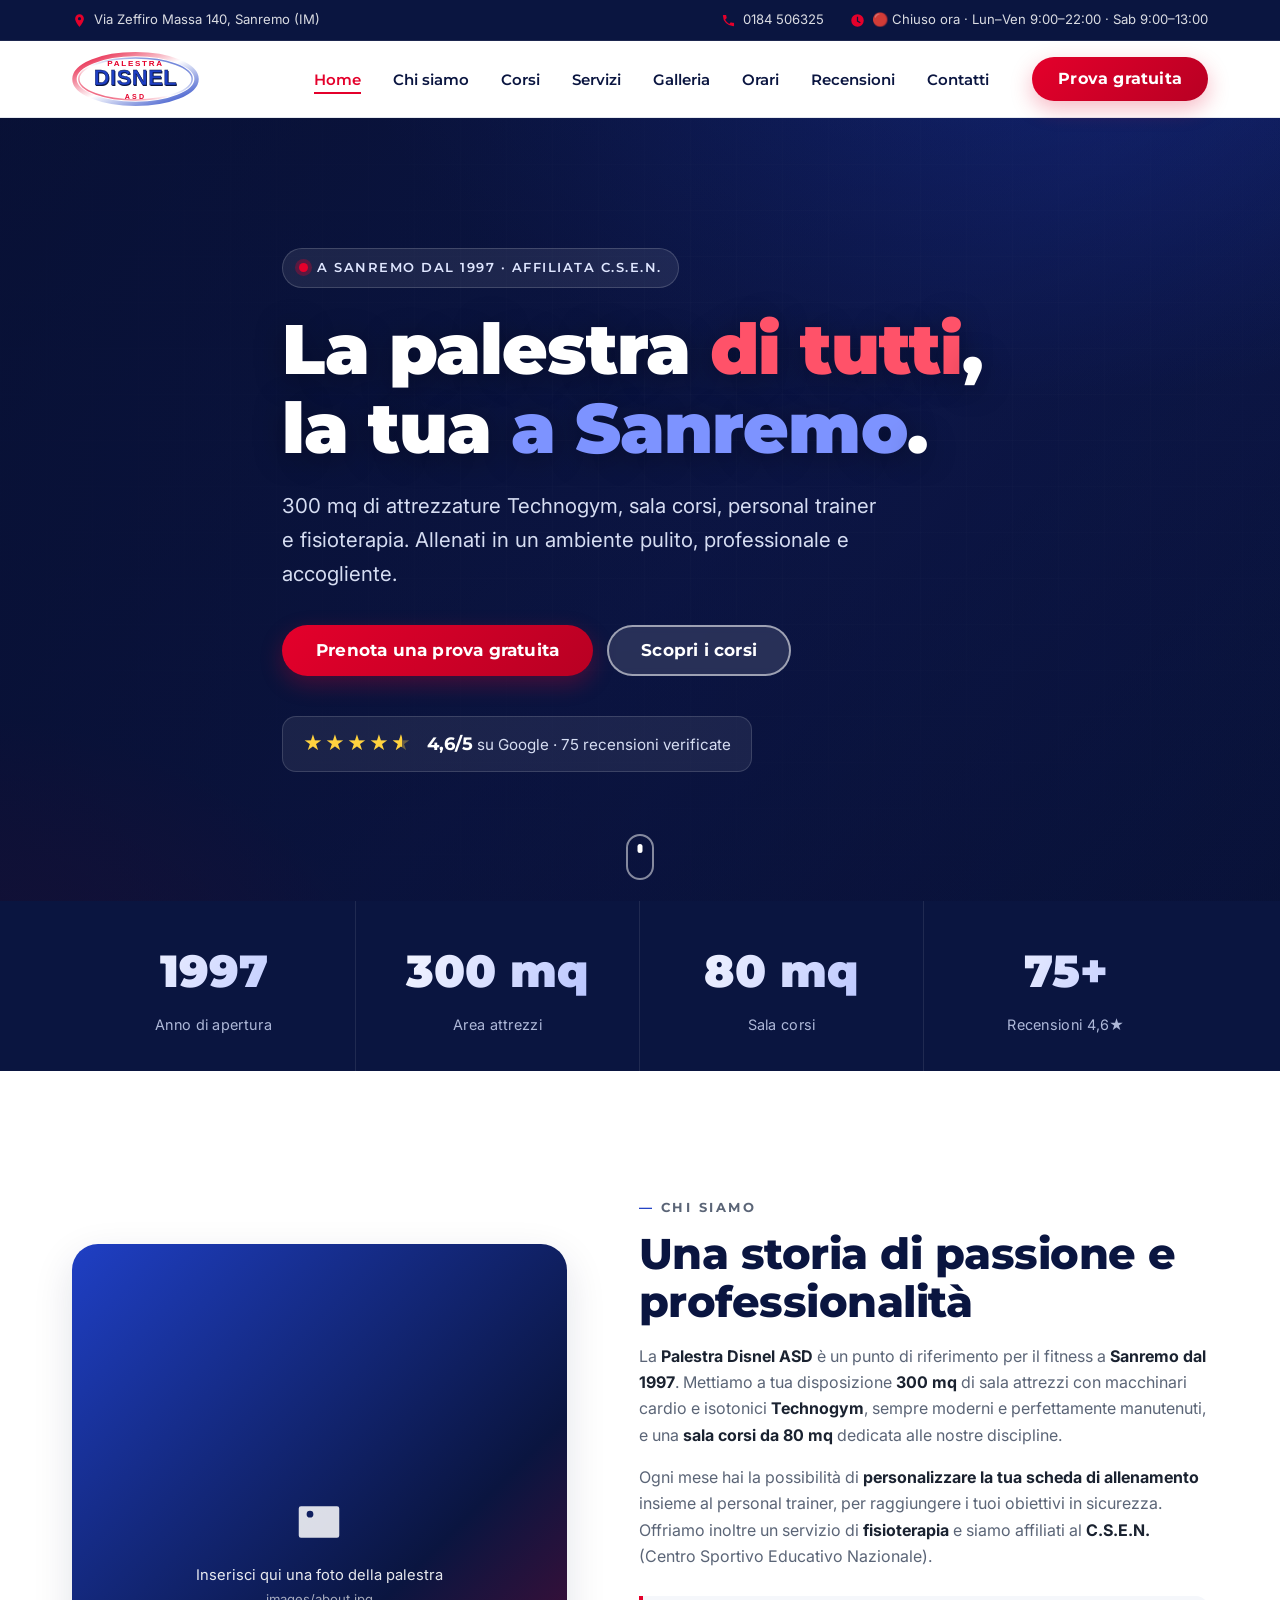
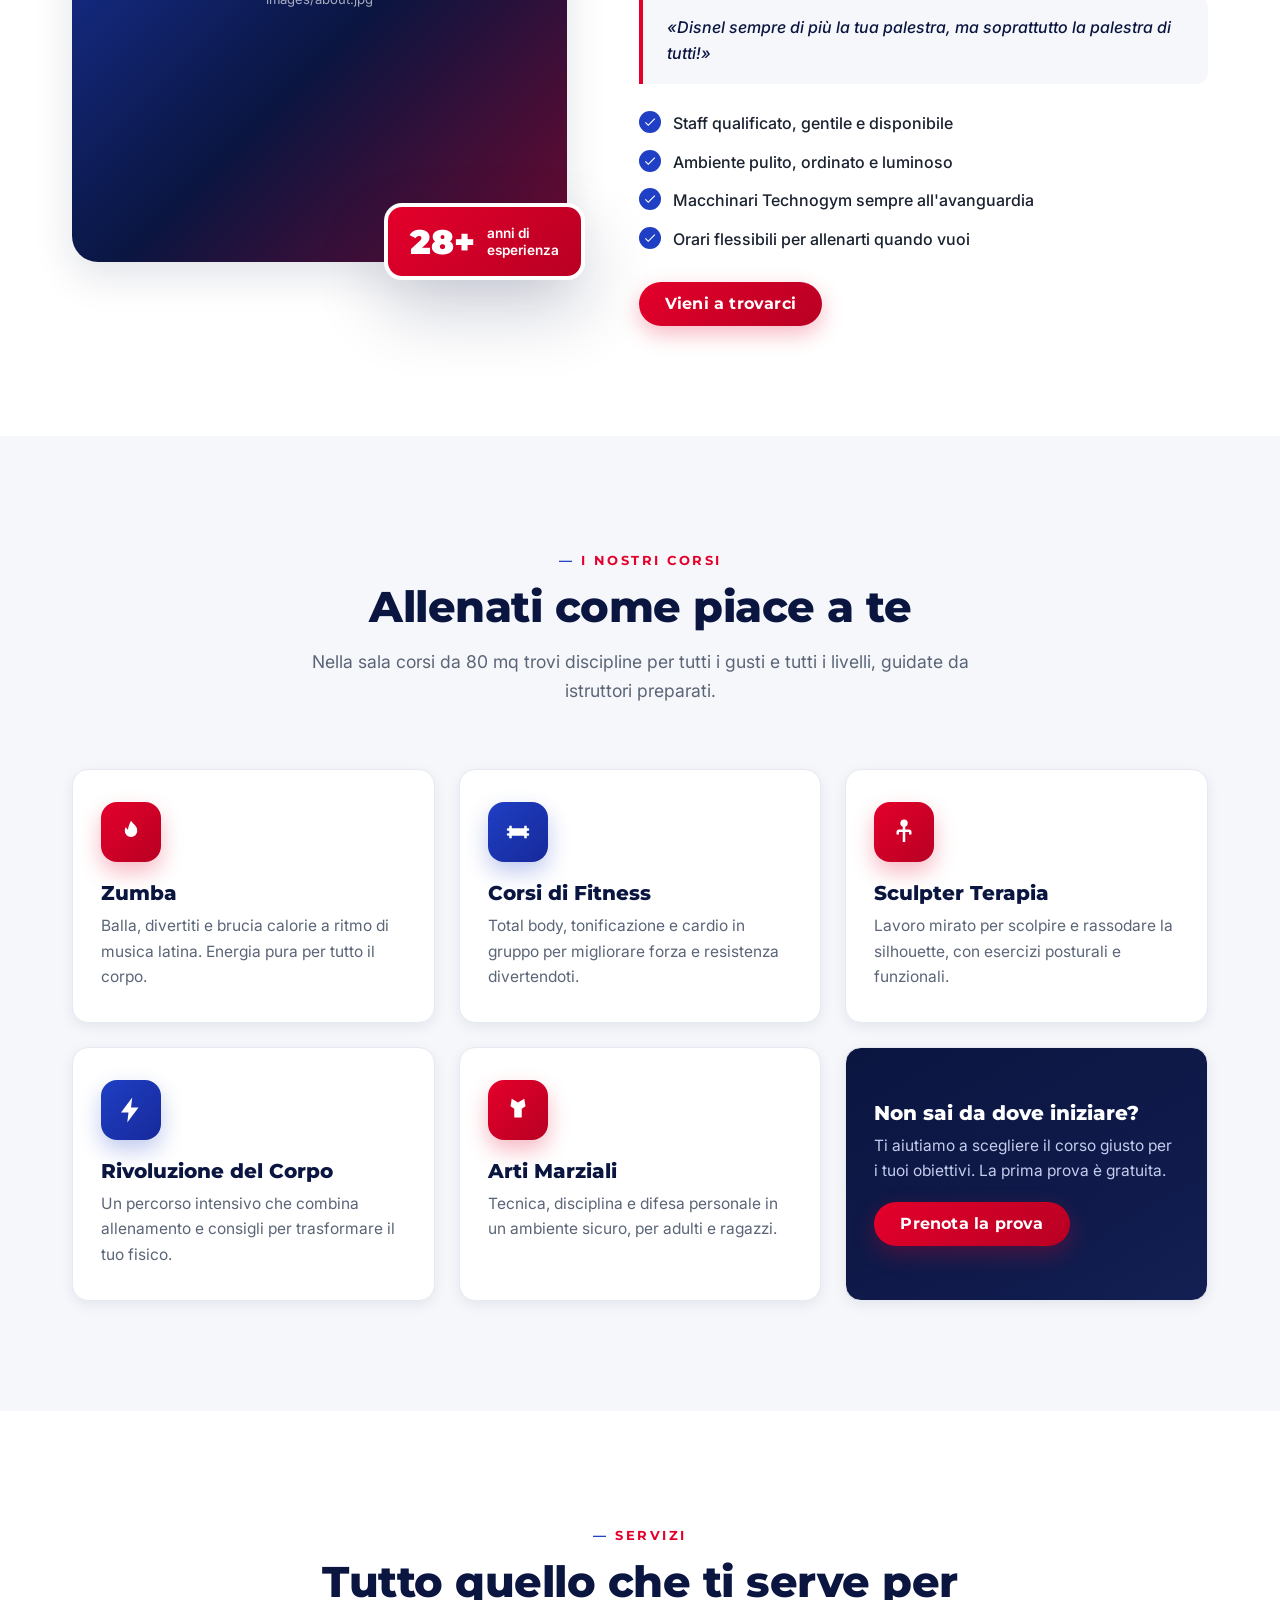
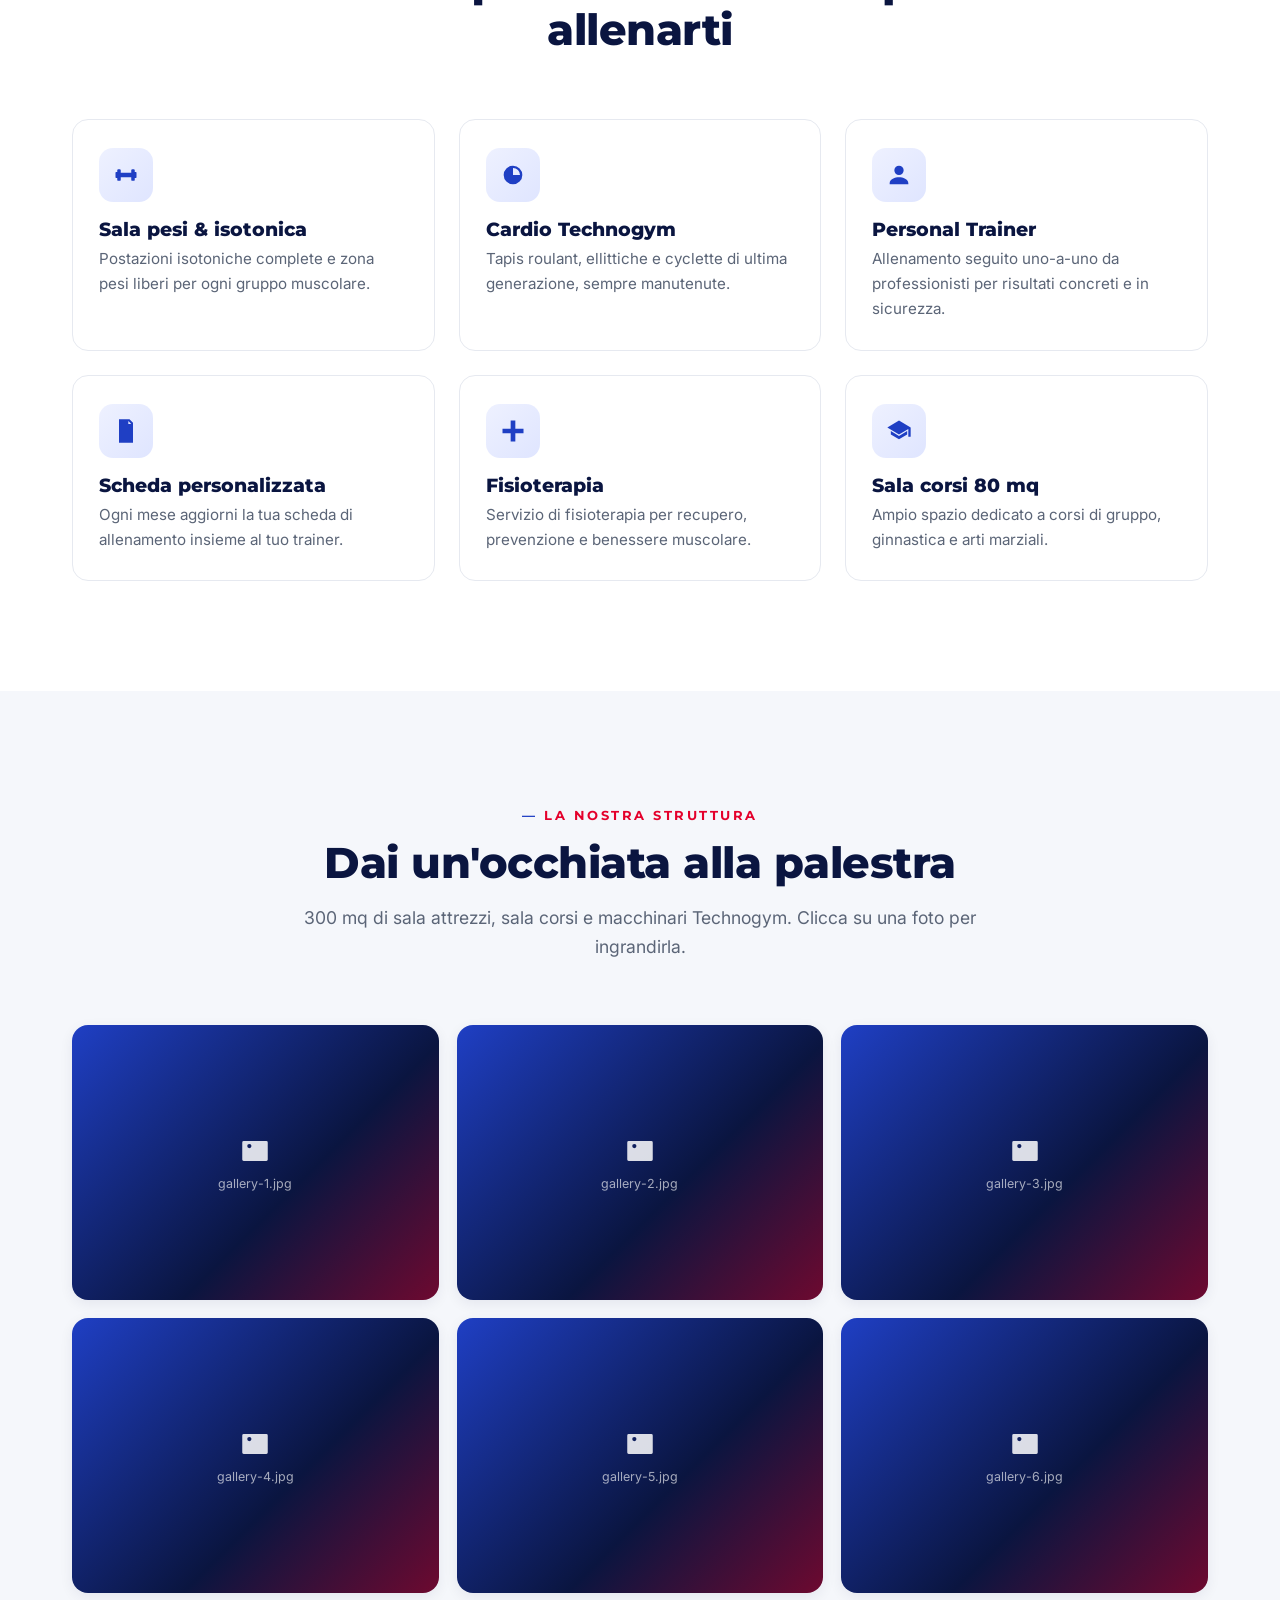
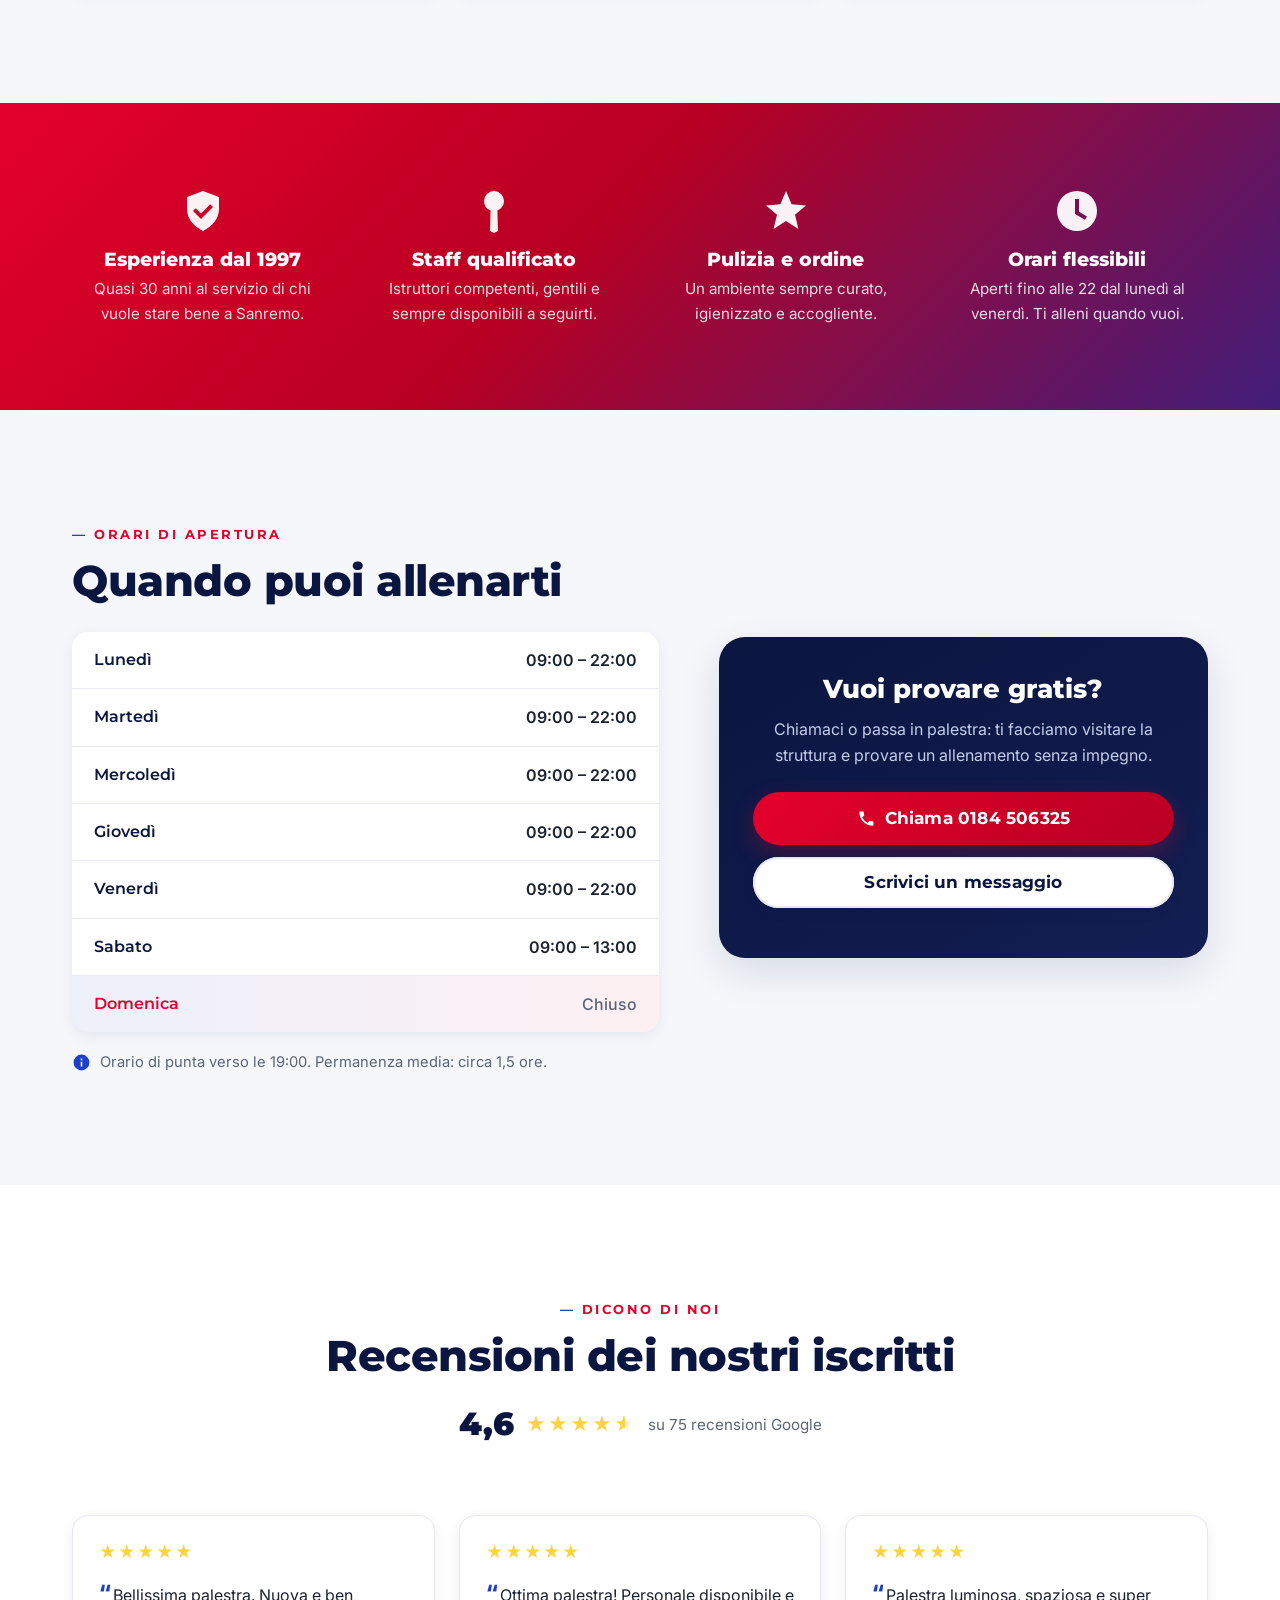
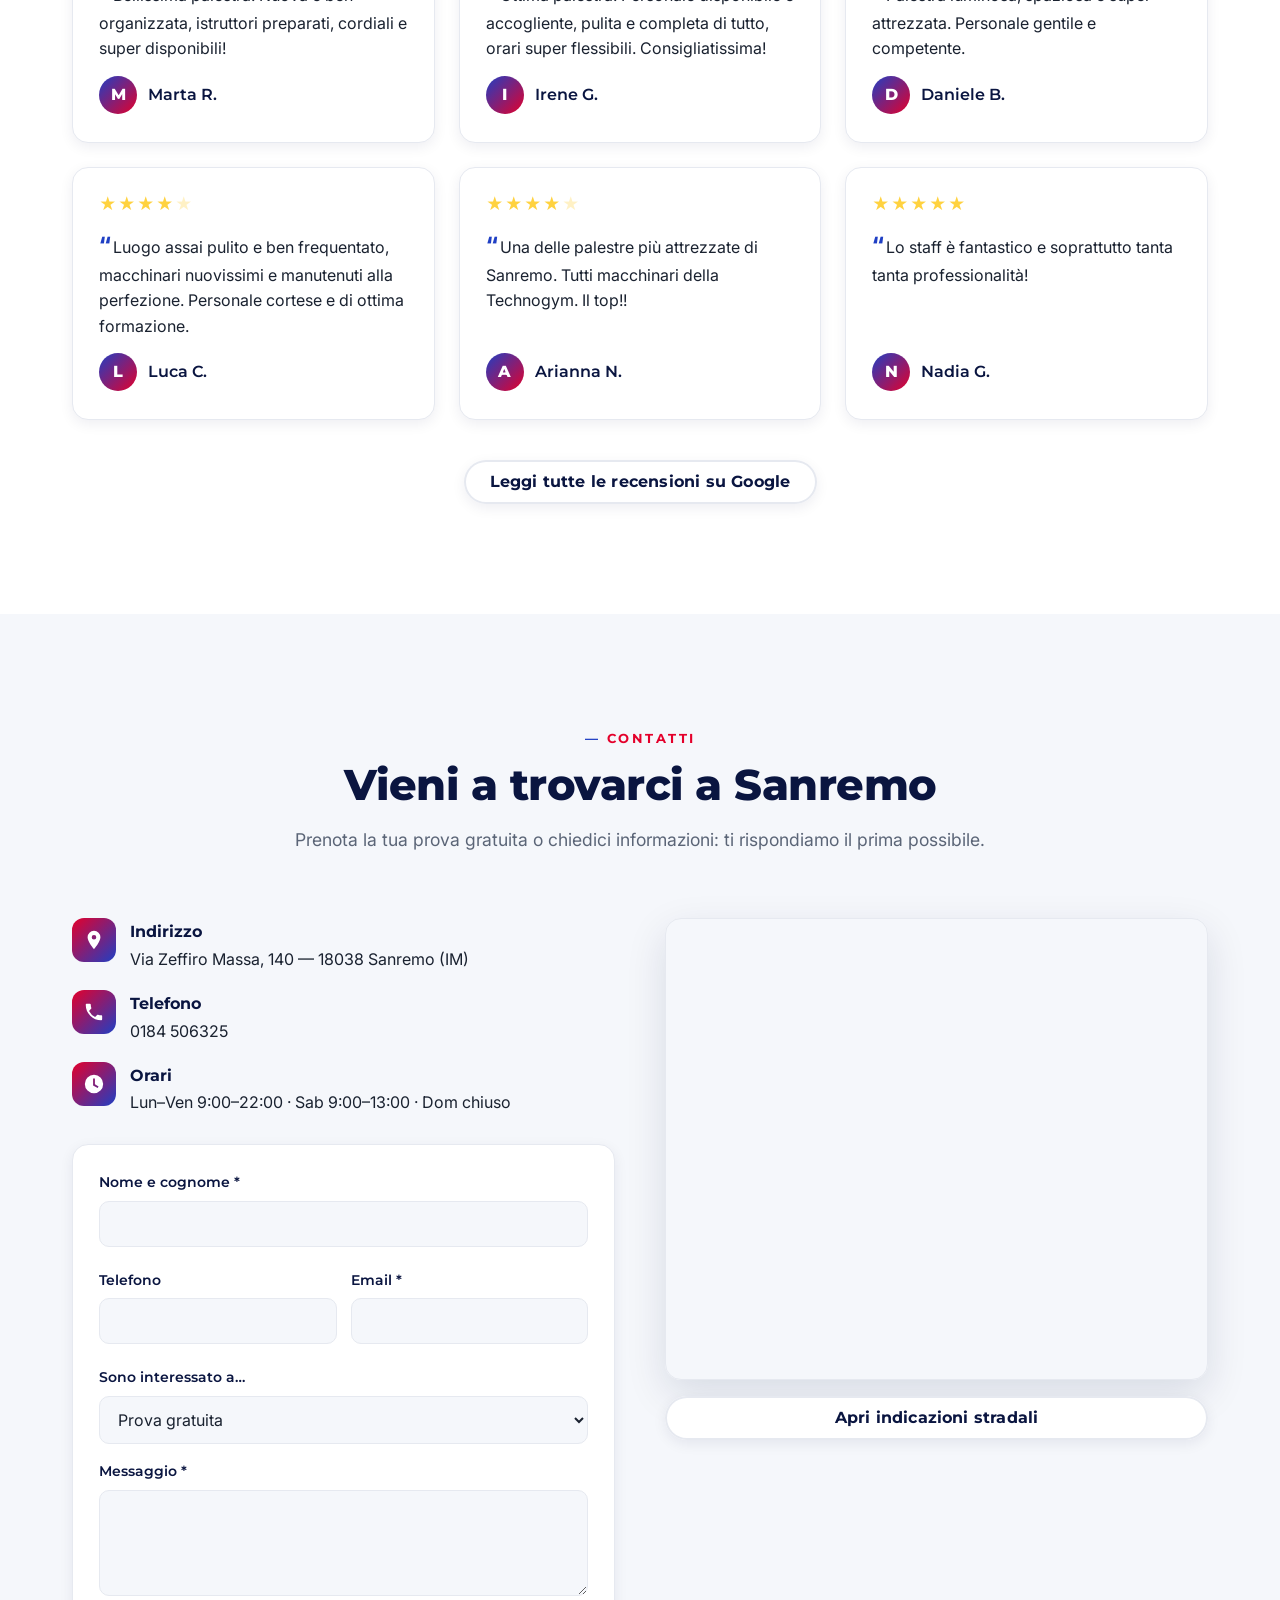
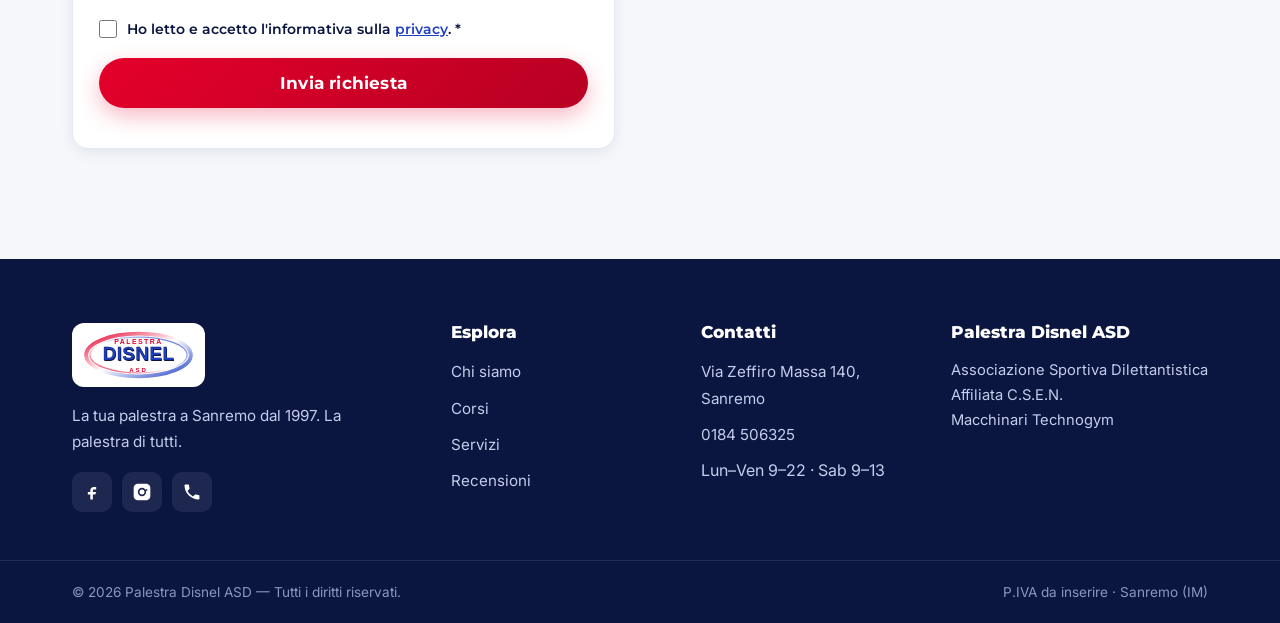
==== commit 02d5e804: "Aggiunta sezione Galleria + foto reali auto-attivanti - Nuova sezione Galleria (6 slot) con lightbox" ====
--- a/index.html
+++ b/index.html
@@ -116,6 +116,7 @@
           <li><a class="nav__link" href="#about">Chi siamo</a></li>
           <li><a class="nav__link" href="#corsi">Corsi</a></li>
           <li><a class="nav__link" href="#servizi">Servizi</a></li>
+          <li><a class="nav__link" href="#galleria">Galleria</a></li>
           <li><a class="nav__link" href="#orari">Orari</a></li>
           <li><a class="nav__link" href="#recensioni">Recensioni</a></li>
           <li><a class="nav__link" href="#contatti">Contatti</a></li>
@@ -354,6 +355,44 @@
             <h3>Sala corsi 80 mq</h3>
             <p>Ampio spazio dedicato a corsi di gruppo, ginnastica e arti marziali.</p>
           </article>
+        </div>
+      </div>
+    </section>
+
+    <!-- ===== GALLERIA ===== -->
+    <section class="section section--alt galleria" id="galleria">
+      <div class="container">
+        <div class="section__head reveal">
+          <p class="eyebrow">La nostra struttura</p>
+          <h2 class="section__title">Dai un'occhiata alla palestra</h2>
+          <p class="section__lead">300 mq di sala attrezzi, sala corsi e macchinari Technogym. Clicca su una foto per ingrandirla.</p>
+        </div>
+
+        <div class="gallery">
+          <button class="gallery__item reveal" type="button" data-full="images/gallery-1.jpg" aria-label="Ingrandisci foto: sala attrezzi">
+            <img src="images/gallery-1.jpg" alt="Sala attrezzi della Palestra Disnel a Sanremo" loading="lazy" onerror="this.closest('.gallery__item').classList.add('is-empty')" />
+            <span class="gallery__ph"><svg viewBox="0 0 24 24" aria-hidden="true"><path d="M4 5h16a1 1 0 0 1 1 1v12a1 1 0 0 1-1 1H4a1 1 0 0 1-1-1V6a1 1 0 0 1 1-1Zm1 11 4-5 3 4 2-2 4 5H5Zm3-6a1.5 1.5 0 1 0 0-3 1.5 1.5 0 0 0 0 3Z"/></svg><em>gallery-1.jpg</em></span>
+          </button>
+          <button class="gallery__item reveal" type="button" data-full="images/gallery-2.jpg" aria-label="Ingrandisci foto: zona cardio">
+            <img src="images/gallery-2.jpg" alt="Zona cardio con macchinari Technogym" loading="lazy" onerror="this.closest('.gallery__item').classList.add('is-empty')" />
+            <span class="gallery__ph"><svg viewBox="0 0 24 24" aria-hidden="true"><path d="M4 5h16a1 1 0 0 1 1 1v12a1 1 0 0 1-1 1H4a1 1 0 0 1-1-1V6a1 1 0 0 1 1-1Zm1 11 4-5 3 4 2-2 4 5H5Zm3-6a1.5 1.5 0 1 0 0-3 1.5 1.5 0 0 0 0 3Z"/></svg><em>gallery-2.jpg</em></span>
+          </button>
+          <button class="gallery__item reveal" type="button" data-full="images/gallery-3.jpg" aria-label="Ingrandisci foto: sala corsi">
+            <img src="images/gallery-3.jpg" alt="Sala corsi da 80 mq" loading="lazy" onerror="this.closest('.gallery__item').classList.add('is-empty')" />
+            <span class="gallery__ph"><svg viewBox="0 0 24 24" aria-hidden="true"><path d="M4 5h16a1 1 0 0 1 1 1v12a1 1 0 0 1-1 1H4a1 1 0 0 1-1-1V6a1 1 0 0 1 1-1Zm1 11 4-5 3 4 2-2 4 5H5Zm3-6a1.5 1.5 0 1 0 0-3 1.5 1.5 0 0 0 0 3Z"/></svg><em>gallery-3.jpg</em></span>
+          </button>
+          <button class="gallery__item reveal" type="button" data-full="images/gallery-4.jpg" aria-label="Ingrandisci foto: macchinari isotonici">
+            <img src="images/gallery-4.jpg" alt="Macchinari isotonici Technogym" loading="lazy" onerror="this.closest('.gallery__item').classList.add('is-empty')" />
+            <span class="gallery__ph"><svg viewBox="0 0 24 24" aria-hidden="true"><path d="M4 5h16a1 1 0 0 1 1 1v12a1 1 0 0 1-1 1H4a1 1 0 0 1-1-1V6a1 1 0 0 1 1-1Zm1 11 4-5 3 4 2-2 4 5H5Zm3-6a1.5 1.5 0 1 0 0-3 1.5 1.5 0 0 0 0 3Z"/></svg><em>gallery-4.jpg</em></span>
+          </button>
+          <button class="gallery__item reveal" type="button" data-full="images/gallery-5.jpg" aria-label="Ingrandisci foto: reception">
+            <img src="images/gallery-5.jpg" alt="Reception della palestra" loading="lazy" onerror="this.closest('.gallery__item').classList.add('is-empty')" />
+            <span class="gallery__ph"><svg viewBox="0 0 24 24" aria-hidden="true"><path d="M4 5h16a1 1 0 0 1 1 1v12a1 1 0 0 1-1 1H4a1 1 0 0 1-1-1V6a1 1 0 0 1 1-1Zm1 11 4-5 3 4 2-2 4 5H5Zm3-6a1.5 1.5 0 1 0 0-3 1.5 1.5 0 0 0 0 3Z"/></svg><em>gallery-5.jpg</em></span>
+          </button>
+          <button class="gallery__item reveal" type="button" data-full="images/gallery-6.jpg" aria-label="Ingrandisci foto: pesi liberi">
+            <img src="images/gallery-6.jpg" alt="Zona pesi liberi" loading="lazy" onerror="this.closest('.gallery__item').classList.add('is-empty')" />
+            <span class="gallery__ph"><svg viewBox="0 0 24 24" aria-hidden="true"><path d="M4 5h16a1 1 0 0 1 1 1v12a1 1 0 0 1-1 1H4a1 1 0 0 1-1-1V6a1 1 0 0 1 1-1Zm1 11 4-5 3 4 2-2 4 5H5Zm3-6a1.5 1.5 0 1 0 0-3 1.5 1.5 0 0 0 0 3Z"/></svg><em>gallery-6.jpg</em></span>
+          </button>
         </div>
       </div>
     </section>
--- a/css/style.css
+++ b/css/style.css
@@ -146,13 +146,17 @@
 }
 .hero__bg {
   position: absolute; inset: 0; z-index: 0;
-  background:
+  /* La foto (se presente come images/hero.jpg) copre tutto; se manca,
+     il layer resta vuoto e si vedono i gradienti del brand. Zero codice da toccare. */
+  background-image:
+    url("../images/hero.jpg"),
     radial-gradient(1100px 600px at 80% -10%, rgba(31, 63, 196, .55), transparent 60%),
     radial-gradient(900px 500px at -10% 110%, rgba(228, 0, 43, .5), transparent 55%),
     linear-gradient(135deg, #0a1540 0%, #111c5a 55%, #0a1540 100%);
-}
-/* Per usare una foto: aggiungi images/hero.jpg e decommenta sotto */
-/* .hero__bg { background-image: url("../images/hero.jpg"); background-size: cover; background-position: center; } */
+  background-size: cover, auto, auto, auto;
+  background-position: center, 0 0, 0 0, 0 0;
+  background-repeat: no-repeat;
+}
 .hero__bg::before {
   content: ""; position: absolute; inset: 0;
   background-image:
@@ -160,7 +164,13 @@
     linear-gradient(90deg, rgba(255, 255, 255, .04) 1px, transparent 1px);
   background-size: 46px 46px; mask-image: radial-gradient(70% 70% at 50% 40%, #000, transparent);
 }
-.hero__overlay { position: absolute; inset: 0; z-index: 1; background: linear-gradient(180deg, rgba(10, 21, 64, .25), rgba(10, 21, 64, .55)); }
+.hero__overlay {
+  position: absolute; inset: 0; z-index: 1;
+  /* Più scuro sul lato sinistro (dove c'è il testo) per leggibilità su qualsiasi foto */
+  background:
+    linear-gradient(95deg, rgba(8, 16, 52, .82) 0%, rgba(8, 16, 52, .5) 48%, rgba(8, 16, 52, .26) 100%),
+    linear-gradient(180deg, rgba(8, 16, 52, .1), rgba(8, 16, 52, .45));
+}
 .hero__content { position: relative; z-index: 2; color: #fff; max-width: 760px; }
 .hero__eyebrow {
   display: inline-flex; align-items: center; gap: 9px;
@@ -331,6 +341,36 @@
 .review figcaption { display: flex; align-items: center; gap: 11px; font-family: var(--ff-head); font-weight: 600; color: var(--navy); }
 .avatar { width: 38px; height: 38px; border-radius: 50%; background: linear-gradient(135deg, var(--blue), var(--red)); color: #fff; display: grid; place-items: center; font-weight: 800; font-size: 1rem; }
 .reviews__action { text-align: center; margin-top: 40px; }
+
+/* ---------- Galleria ---------- */
+.gallery { display: grid; grid-template-columns: repeat(3, 1fr); gap: 18px; }
+.gallery__item {
+  position: relative; padding: 0; border: 0; cursor: pointer; overflow: hidden;
+  border-radius: var(--radius); aspect-ratio: 4 / 3; box-shadow: var(--shadow-sm);
+  background: linear-gradient(135deg, var(--blue) 0%, var(--navy) 60%, var(--red-dark) 130%);
+}
+.gallery__item img { width: 100%; height: 100%; object-fit: cover; position: relative; z-index: 2; transition: transform .45s var(--ease); }
+.gallery__item:hover img { transform: scale(1.06); }
+.gallery__item::after { content: ""; position: absolute; inset: 0; z-index: 3; background: linear-gradient(to top, rgba(10, 21, 64, .4), transparent 55%); opacity: 0; transition: opacity .3s; }
+.gallery__item:hover::after { opacity: 1; }
+.gallery__ph { position: absolute; inset: 0; z-index: 1; display: flex; flex-direction: column; gap: 8px; align-items: center; justify-content: center; color: rgba(255, 255, 255, .9); font-size: .85rem; pointer-events: none; }
+.gallery__ph svg { width: 34px; height: 34px; fill: rgba(255, 255, 255, .85); }
+.gallery__ph em { font-style: normal; opacity: .7; font-size: .78rem; }
+.gallery__item.is-empty { cursor: default; }
+.gallery__item.is-empty img { display: none; }
+.gallery__item.is-empty::after { display: none; }
+
+/* ---------- Lightbox ---------- */
+.lightbox {
+  position: fixed; inset: 0; z-index: 200; padding: 24px;
+  background: rgba(7, 12, 38, .93); backdrop-filter: blur(4px);
+  display: flex; align-items: center; justify-content: center;
+  opacity: 0; visibility: hidden; transition: opacity .25s var(--ease), visibility .25s;
+}
+.lightbox.is-open { opacity: 1; visibility: visible; }
+.lightbox img { max-width: 92vw; max-height: 86vh; border-radius: 12px; box-shadow: var(--shadow-lg); }
+.lightbox__close { position: absolute; top: 18px; right: 22px; width: 48px; height: 48px; border-radius: 12px; background: rgba(255, 255, 255, .12); color: #fff; font-size: 1.7rem; line-height: 1; display: grid; place-items: center; transition: background .2s; }
+.lightbox__close:hover { background: var(--red); }
 
 /* ---------- Contatti ---------- */
 .contatti__grid { display: grid; grid-template-columns: 1fr 1fr; gap: clamp(30px, 5vw, 50px); }
@@ -402,7 +442,7 @@
 
 /* ---------- Responsive ---------- */
 @media (max-width: 980px) {
-  .corsi__grid, .servizi__grid, .reviews__grid { grid-template-columns: repeat(2, 1fr); }
+  .corsi__grid, .servizi__grid, .reviews__grid, .gallery { grid-template-columns: repeat(2, 1fr); }
   .why__grid { grid-template-columns: repeat(2, 1fr); gap: 36px 24px; }
   .footer__grid { grid-template-columns: 1fr 1fr; }
   .about__grid, .orari__grid, .contatti__grid { grid-template-columns: 1fr; }
@@ -413,7 +453,7 @@
   .about__text .btn, .orari__info { }
 }
 
-@media (max-width: 860px) {
+@media (max-width: 980px) {
   .topbar { display: none; }
   .nav-toggle { display: flex; }
   /* Il blur creerebbe un containing-block per il menu fixed: va rimosso qui */
